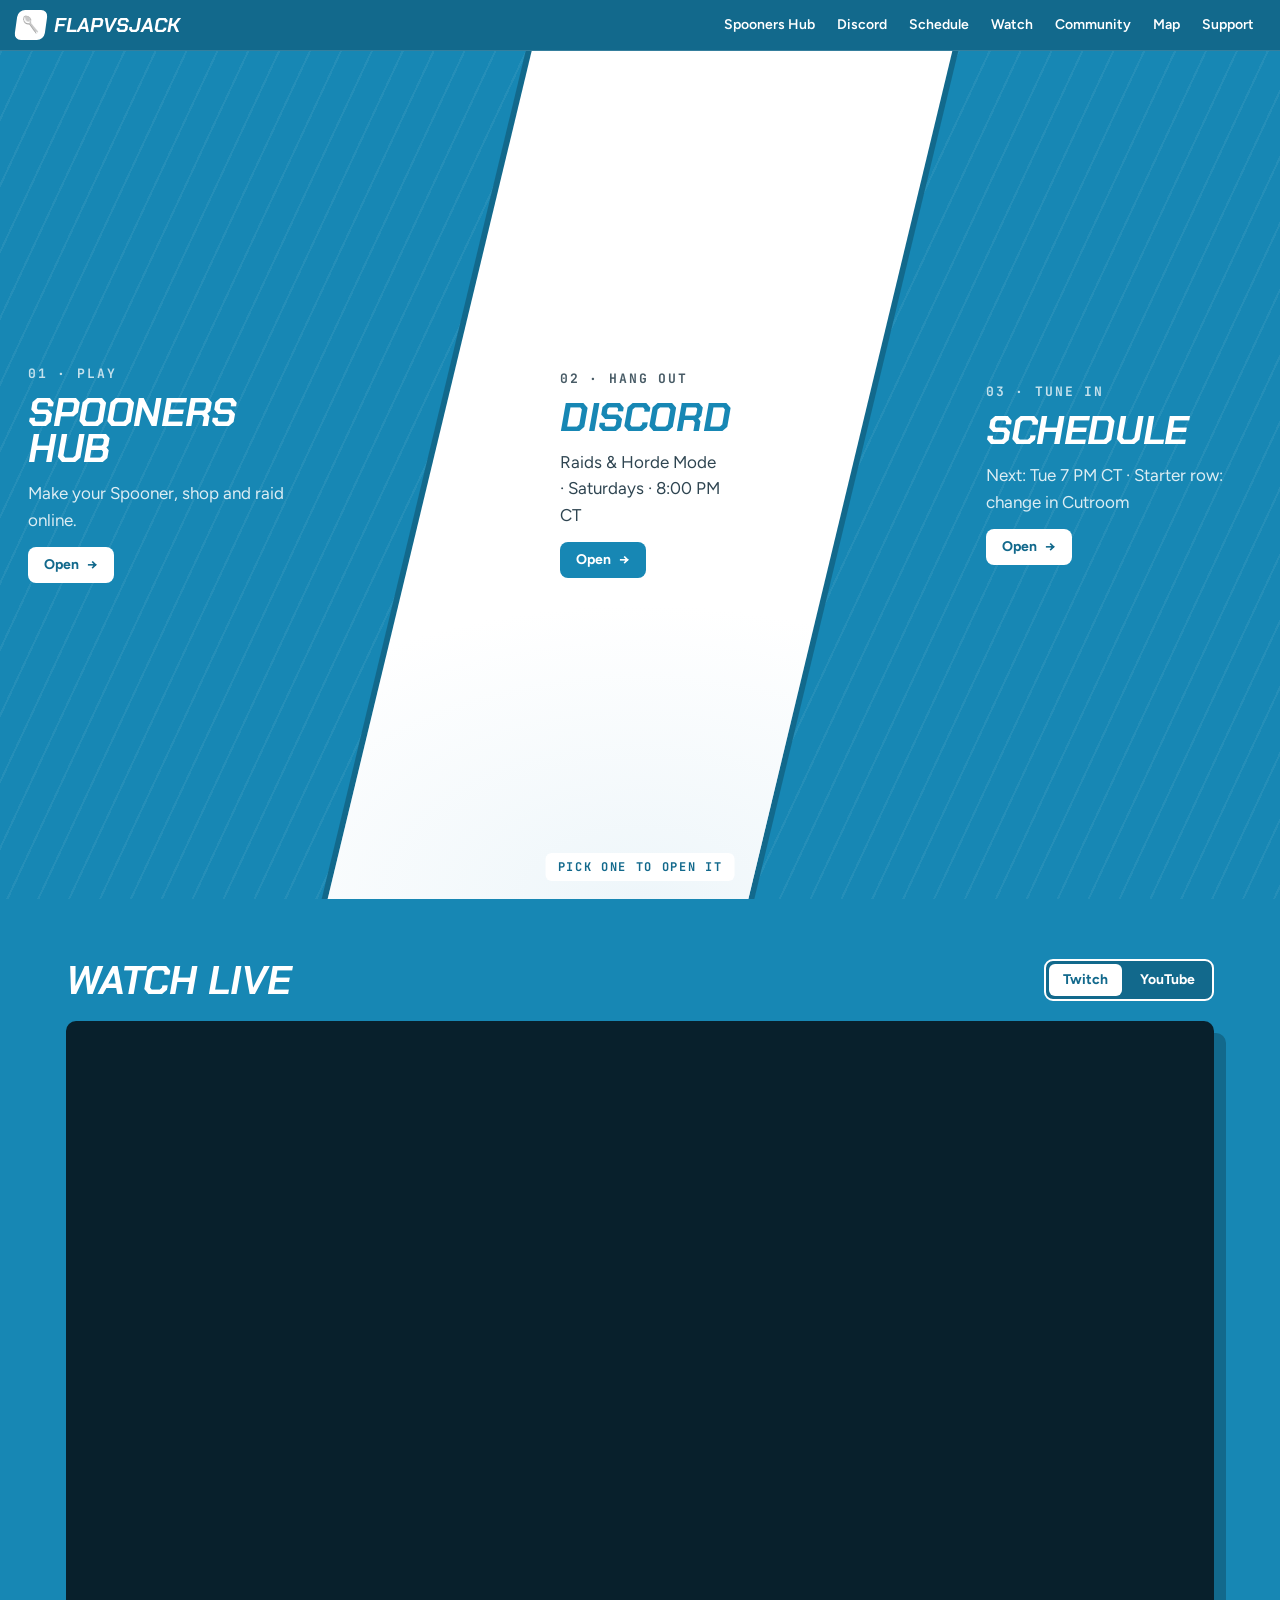
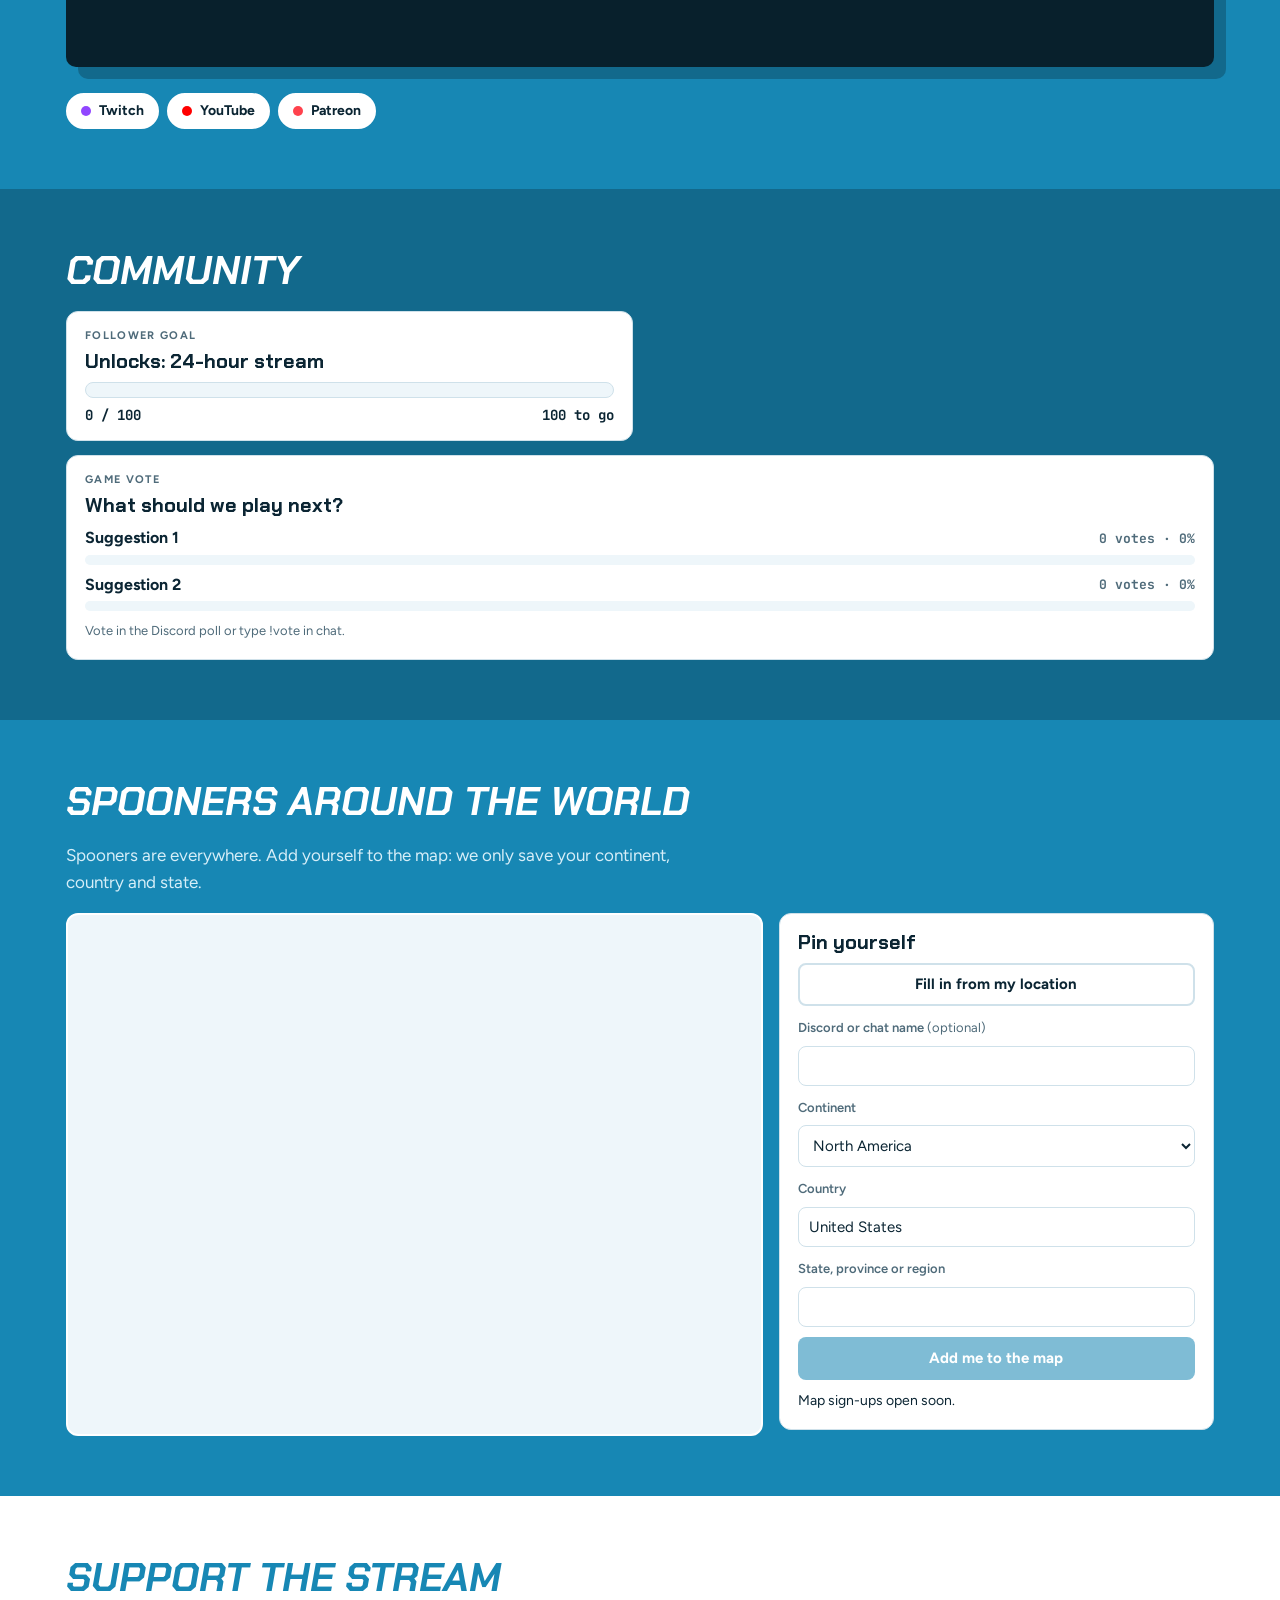
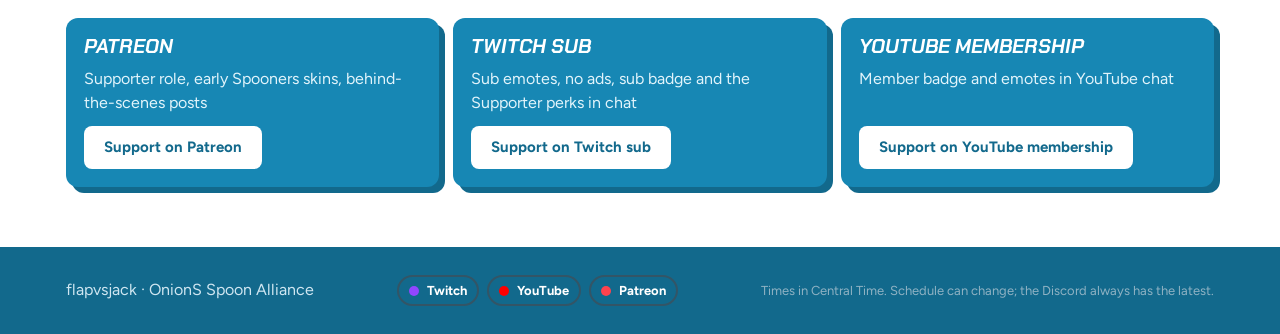
==== index.html @ f0c1c32d "Spooners website" ====
<!doctype html>
<html lang="en">
<head>
<meta charset="utf-8">
<meta name="viewport" content="width=device-width,initial-scale=1,viewport-fit=cover">
<title>flapvsjack · OnionS Spoon Alliance</title>
<meta name="description" content="The Spooners hub, Discord raids and the stream schedule of flapvsjack. Live on Twitch and YouTube.">
<meta property="og:title" content="flapvsjack · OnionS Spoon Alliance">
<meta property="og:description" content="Spooners hub, Discord raids and the stream schedule.">
<meta property="og:image" content="assets/raid-card-chad.jpg">
<meta name="theme-color" content="#1787b4">
<link rel="preconnect" href="https://fonts.googleapis.com">
<link rel="preconnect" href="https://fonts.gstatic.com" crossorigin>
<link rel="stylesheet" href="https://fonts.googleapis.com/css2?family=Chakra+Petch:ital,wght@0,600;0,700;1,700&family=Figtree:wght@400;500;600;700&family=JetBrains+Mono:wght@500;700&display=swap">
<link rel="stylesheet" href="style.css">
</head>
<body>
<a class="skip" href="#main">Skip to content</a>

<header class="topbar">
  <div class="topbar-in">
    <a class="brand" href="#top"><span class="brand-mark" aria-hidden="true">🥄</span><span id="brandName">flapvsjack</span></a>
    <nav class="mainnav" aria-label="Sections">
      <a href="#hub" data-open="hub">Spooners Hub</a>
      <a href="#discord" data-open="discord">Discord</a>
      <a href="#schedule" data-open="schedule">Schedule</a>
      <a href="#watch">Watch</a>
      <a href="#community">Community</a>
      <a href="#map">Map</a>
      <a href="#support">Support</a>
    </nav>
    <a class="btn btn-discord" id="topDiscord" href="#" target="_blank" rel="noopener">Join the Discord</a>
  </div>
</header>

<main id="main">
  <!-- THE THREE MAIN ATTRACTIONS: slanted panels; the one you pick opens, the lines slide -->
  <section class="stage3" id="top" aria-label="Spooners Hub, Discord and Schedule">

    <article class="p3 p3-hub" id="hub" data-key="hub">
      <button class="p3-head" type="button" aria-expanded="false" aria-controls="hub-body">
        <span class="p3-kick">01 · Play</span><span class="p3-title">Spooners <br>Hub</span>
        <span class="p3-teaser" id="hubTeaser">Make your Spooner, shop and raid online.</span>
        <span class="p3-cta">Open</span>
      </button>
      <div class="p3-body" id="hub-body">
        <div class="p3-scroll">
          <div class="hubgrid">
            <div class="sp-copy">
              <p class="kicker"><span class="pill" id="spStatus">In development</span></p>
              <h2>Spooners Hub</h2>
              <p class="lead" id="spBlurb"></p>
              <ul class="features" id="spFeatures"></ul>
            </div>
            <div class="creator" aria-label="Character creator preview">
              <span class="label">Character creator · preview</span>
              <div class="stage" id="spStage"></div>
              <div class="creator-ctl">
                <div class="ctl"><span class="label">Colour</span><div class="swatches" id="spColors"></div></div>
                <div class="ctl"><span class="label">Hat</span><div class="chips" id="spHats"></div></div>
                <div class="ctl"><span class="label">Name</span><input id="spName" maxlength="16" placeholder="Your name" autocomplete="off"></div>
              </div>
              <p class="small">A taste of what's coming. Your Spooner already lives on stream: type <code>!color</code>, <code>!hat</code> or <code>!skin</code> in chat.</p>
            </div>
          </div>
          <div class="shop">
            <div class="shop-h"><h3>Spoon shop</h3><span class="pill pill-soft">Coming with the game</span></div>
            <div class="shopgrid" id="shopGrid"></div>
          </div>
        </div>
      </div>
    </article>

    <article class="p3 p3-discord" id="discord" data-key="discord">
      <button class="p3-head" type="button" aria-expanded="false" aria-controls="discord-body">
        <span class="p3-kick">02 · Hang out</span><span class="p3-title">Discord</span>
        <span class="p3-teaser" id="dcTeaser">Raids, Horde Mode and the OnionS Spoon Alliance.</span>
        <span class="p3-cta">Open</span>
      </button>
      <div class="p3-body" id="discord-body">
        <div class="p3-scroll">
          <div class="dc-top">
            <div>
              <p class="kicker light" id="dcServer">OnionS Spoon Alliance</p>
              <h2>Discord</h2>
              <p class="lead light" id="dcLead">Chat between streams, get pinged when we go live, and play the raid with your Spooner.</p>
              <div class="row">
                <a class="btn btn-white" id="dcJoin" href="#" target="_blank" rel="noopener">Join the Discord</a>
                <a class="btn btn-outline-w" href="#map" id="dcMapLink">Pin yourself on the map</a>
              </div>
            </div>
            <div class="dc-live" id="dcLive" hidden></div>
          </div>
          <div class="raid-h"><h3>Raids &amp; Horde Mode</h3><span class="raidwhen" id="raidWhen"></span></div>
          <div class="raidgrid" id="raidModes"></div>
          <p class="raidhow" id="raidHow"></p>
        </div>
      </div>
    </article>

    <article class="p3 p3-sched" id="schedule" data-key="schedule">
      <button class="p3-head" type="button" aria-expanded="false" aria-controls="schedule-body">
        <span class="p3-kick">03 · Tune in</span><span class="p3-title">Schedule</span>
        <span class="p3-teaser" id="schedTeaser">Next stream</span>
        <span class="p3-cta">Open</span>
      </button>
      <div class="p3-body" id="schedule-body">
        <div class="p3-scroll">
          <div class="sched-top">
            <div class="nextcard" id="nextCard"></div>
            <div class="sched-side">
              <h2>Schedule</h2>
              <div class="tabs" role="tablist" aria-label="Schedule views">
                <button role="tab" id="stab-week" aria-selected="true" data-view="week">This week</button>
                <button role="tab" id="stab-games" aria-selected="false" data-view="games">Game lineup</button>
                <button role="tab" id="stab-patreon" aria-selected="false" data-view="patreon">Patreon</button>
              </div>
              <button class="btn btn-a" id="icsBtn" type="button">Add to my calendar</button>
              <p class="small" id="tzNote"></p>
            </div>
          </div>
          <p class="weeknote" id="weekNote" hidden></p>
          <div id="view-week">
            <div class="week" id="week"></div>
            <div class="legend"><span><b class="lg ok"></b>Confirmed</span><span><b class="lg maybe"></b>Maybe</span><span><b class="lg off"></b>Cancelled</span></div>
          </div>
          <div id="view-games" hidden><div class="shelves" id="shelves"></div></div>
          <div id="view-patreon" hidden><div id="patreonView"></div></div>
        </div>
      </div>
    </article>

    <div class="p3-hint" id="p3Hint" aria-hidden="true">Pick one to open it</div>
  </section>

  <!-- BELOW THE FOLD -->
  <section class="band" id="watch">
    <div class="in">
      <div class="sec-h"><h2>Watch live</h2>
        <div class="tabs" role="tablist" aria-label="Platform">
          <button role="tab" id="tab-tw" aria-selected="true" data-player="twitch">Twitch</button>
          <button role="tab" id="tab-yt" aria-selected="false" data-player="youtube">YouTube</button>
        </div>
      </div>
      <div class="player" id="player"></div>
      <div class="linkrow" id="heroLinks"></div>
    </div>
  </section>

  <section class="band band-b" id="community">
    <div class="in">
      <div class="sec-h"><h2>Community</h2></div>
      <div class="commgrid">
        <div class="card" id="goalCard"></div>
        <div class="card" id="shoutCard"></div>
        <div class="card span2" id="voteCard"></div>
      </div>
      <div id="clipsWrap">
        <h3 class="h3">Clips &amp; VODs</h3>
        <div class="clips" id="clips"></div>
      </div>
    </div>
  </section>

  <section class="band" id="map">
    <div class="in">
      <div class="sec-h"><h2>Spooners around the world</h2></div>
      <p class="lead" id="mapBlurb"></p>
      <div class="mapgrid">
        <div class="mapframe" id="mapFrame"></div>
        <form class="card pinform" id="pinForm" novalidate>
          <h3>Pin yourself</h3>
          <button class="btn btn-ghost" type="button" id="pinLocate">Fill in from my location</button>
          <label for="pinName">Discord or chat name <span class="opt">(optional)</span></label>
          <input id="pinName" maxlength="40" autocomplete="nickname">
          <label for="pinContinent">Continent</label>
          <select id="pinContinent" required></select>
          <label for="pinCountry">Country</label>
          <input id="pinCountry" list="countryList" required autocomplete="country-name">
          <datalist id="countryList"></datalist>
          <label for="pinState">State, province or region</label>
          <input id="pinState" autocomplete="address-level1">
          <button class="btn btn-a" type="submit" id="pinSubmit">Add me to the map</button>
          <p class="formmsg" id="pinMsg" role="status"></p>
        </form>
      </div>
      <div class="tally" id="tally" hidden></div>
    </div>
  </section>

  <section class="band band-a" id="support">
    <div class="in">
      <div class="sec-h"><h2>Support the stream</h2></div>
      <div class="supportgrid" id="supportGrid"></div>
    </div>
  </section>
</main>

<footer class="foot">
  <div class="in foot-in">
    <span id="footName">flapvsjack</span>
    <div class="linkrow small-links" id="footLinks"></div>
    <span class="small">Times in Central Time. Schedule can change; the Discord always has the latest.</span>
  </div>
</footer>

<script src="app.js"></script>
</body>
</html>
---- style.css ----
/* flapvsjack · two-tone site.
   Layout: the top of the page is three slanted panels (Spooners Hub | Discord | Schedule) in
   white / blue / white. Clicking one slides the slanted lines so it opens and the other two
   become thin strips. Below that, full-width bands for watch, community, map and support. */
:root{
  --a:#1787b4;            /* tone A: the blue plate (Cutroom > Webpage can change it) */
  --a-deep:#0f6a8f;
  --b:#ffffff;            /* tone B: the white plate */
  --ink:#0b2533;
  --muted:#4f6b7a;
  --pale:#eef6fa;
  --line:#cfe1ea;
  --navy:#08202c; --navy-2:#0e2f40;
  --neon-p:#ff4fa3; --neon-c:#3ee6ff;   /* lobby neon, used sparingly */
  --ok:#1f9d5c; --maybe:#d9930d; --off:#8aa0ab;
  --discord:#5865f2;
  --display:"Chakra Petch",ui-sans-serif,system-ui,sans-serif;
  --body:"Figtree",ui-sans-serif,system-ui,"Segoe UI",sans-serif;
  --mono:"JetBrains Mono",ui-monospace,Consolas,monospace;
  --r:10px;
  color-scheme:light;
}
*{box-sizing:border-box}
html{scroll-behavior:smooth;scroll-padding-top:64px}
@media (prefers-reduced-motion:reduce){html{scroll-behavior:auto}*{animation:none!important;transition:none!important}}
body{margin:0;background:var(--b);color:var(--ink);font:16px/1.55 var(--body)}
img{max-width:100%;display:block}
a{color:var(--a-deep)}
[hidden]{display:none!important}
h1,h2,h3{font-family:var(--display);margin:0;line-height:1.05;text-wrap:balance}
h2{font-size:clamp(26px,3.6vw,40px);font-weight:700;font-style:italic;text-transform:uppercase}
h3,.h3{font-size:20px;font-weight:700;font-family:var(--display)}
.h3{margin:28px 0 12px}
code{font-family:var(--mono);font-size:.9em;background:var(--pale);padding:1px 5px;border-radius:4px}
.small{font-size:13px;color:var(--muted);margin:0}
.label{font:700 11px/1 var(--body);text-transform:uppercase;letter-spacing:.12em;color:var(--muted)}
.kicker{font:700 13px/1 var(--display);text-transform:uppercase;letter-spacing:.16em;color:var(--a);margin:0 0 10px}
.kicker.light{color:#bfe9fb}
.lead{font-size:17px;max-width:60ch;color:var(--muted);margin:10px 0 18px}
.lead.light{color:#e2f4fb}
.row{display:flex;gap:10px;flex-wrap:wrap;align-items:center}
.skip{position:absolute;left:-999px;top:8px;background:var(--ink);color:#fff;padding:8px 12px;z-index:100}
.skip:focus{left:8px}
:focus-visible{outline:3px solid var(--neon-p);outline-offset:2px}
.in{max-width:1180px;margin:0 auto;padding-left:max(16px,env(safe-area-inset-left,0px));padding-right:max(16px,env(safe-area-inset-right,0px))}

.btn{display:inline-flex;align-items:center;justify-content:center;gap:8px;font:700 15px/1 var(--body);padding:12px 18px;border-radius:8px;border:2px solid transparent;
  text-decoration:none;cursor:pointer;white-space:nowrap;transition:transform .12s ease,box-shadow .12s ease}
.btn:hover{transform:translateY(-1px);box-shadow:0 4px 0 rgba(11,37,51,.18)}
.btn-a{background:var(--a);color:#fff}
.btn-discord{background:var(--discord);color:#fff}
.btn-ghost{background:transparent;border-color:var(--line);color:var(--ink)}
.btn-white{background:#fff;color:var(--a-deep)}
.btn-outline-w{background:transparent;border-color:rgba(255,255,255,.7);color:#fff}
.btn-patreon{background:#ff424d;color:#fff}
.btn[disabled]{opacity:.55;cursor:default;transform:none;box-shadow:none}
.pill{display:inline-block;background:var(--neon-p);color:#fff;padding:6px 10px;border-radius:999px;letter-spacing:.1em;font:700 11px/1 var(--body);text-transform:uppercase}
.pill-soft{background:var(--pale);color:var(--a-deep)}

/* top bar */
.topbar{position:sticky;top:env(safe-area-inset-top,0px);z-index:40;background:rgba(255,255,255,.96);backdrop-filter:blur(8px);border-bottom:1px solid var(--line)}
body::before{content:"";position:fixed;inset:0 0 auto;height:env(safe-area-inset-top,0px);z-index:41;background:#fff}
.topbar-in{display:flex;align-items:center;gap:18px;padding-block:9px;padding-left:max(16px,env(safe-area-inset-left,0px));padding-right:max(16px,env(safe-area-inset-right,0px))}
.brand{display:flex;align-items:center;gap:8px;font:700 italic 20px/1 var(--display);color:var(--ink);text-decoration:none;text-transform:uppercase}
.brand-mark{display:inline-grid;place-items:center;width:30px;height:30px;border-radius:7px;background:var(--a);font-size:16px;font-style:normal;transform:skewX(-8deg)}
.mainnav{display:flex;gap:2px;margin-left:auto;overflow-x:auto;scrollbar-width:none}
.mainnav::-webkit-scrollbar{display:none}
.mainnav a{font:600 14px/1 var(--body);color:var(--ink);text-decoration:none;padding:9px 10px;border-radius:6px;white-space:nowrap}
.mainnav a:hover,.mainnav a.on{background:var(--pale)}
.topbar .btn{padding:9px 14px;font-size:14px}
@media (max-width:1000px){.mainnav{display:none}.topbar .btn{margin-left:auto}}

/* ===== the three panels ===== */
.stage3{position:relative;height:clamp(620px,calc(100vh - 52px),920px);overflow:hidden;background:var(--ink)}
.p3{position:absolute;inset:0;clip-path:var(--clip,none);will-change:clip-path}
.p3-hub,.p3-sched{background:var(--b);color:var(--ink)}
.p3-discord{background:var(--a);color:#fff}
.p3-discord::before{content:"";position:absolute;inset:0;background:repeating-linear-gradient(115deg,rgba(255,255,255,.07) 0 2px,transparent 2px 28px);pointer-events:none}
.p3-hub::before{content:"";position:absolute;inset:0;background:radial-gradient(600px 400px at 10% 100%,var(--pale),transparent 70%);pointer-events:none}
.p3-sched::before{content:"";position:absolute;inset:0;background:radial-gradient(600px 400px at 100% 0,var(--pale),transparent 70%);pointer-events:none}
/* the region of a panel between its two slanted lines (JS sets --x / --w) */
.p3-head,.p3-body{position:absolute;top:0;bottom:0;left:var(--x,0);width:var(--w,33%)}
.stage3.has-open .p3:not(.open) .p3-head{left:var(--hx,0);width:var(--hw,33%)}
.p3-head{container-type:inline-size}
.p3-head{display:flex;flex-direction:column;justify-content:center;align-items:flex-start;gap:14px;padding:32px 28px;
  background:none;border:0;color:inherit;font:inherit;text-align:left;cursor:pointer}
.p3-kick{font:700 13px/1 var(--mono);letter-spacing:.14em;text-transform:uppercase;opacity:.75}
.p3-title{font:700 italic clamp(40px,15cqi,92px)/.9 var(--display);text-transform:uppercase;letter-spacing:-.01em}
.p3-hub .p3-title{color:var(--ink)}
.p3-sched .p3-title{color:var(--ink)}
.p3-teaser{font-size:17px;max-width:24ch;opacity:.85}
.p3-cta{font:700 14px/1 var(--body);padding:11px 16px;border-radius:8px;background:var(--a);color:#fff;display:inline-flex;gap:8px;align-items:center}
.p3-cta::after{content:"→";transition:transform .2s}
.p3-head:hover .p3-cta::after{transform:translateX(4px)}
.p3-discord .p3-cta{background:#fff;color:var(--a-deep)}
.p3-body{opacity:0;visibility:hidden;transition:opacity .25s ease}
.p3-scroll{position:absolute;inset:0;overflow-y:auto;padding:32px 8px 40px;container-type:inline-size;scrollbar-width:thin}
/* states */
.stage3.has-open .p3:not(.open) .p3-head{align-items:center;justify-content:center;padding:16px 6px}
.stage3.has-open .p3:not(.open) .p3-title{writing-mode:vertical-rl;transform:rotate(180deg);font-size:30px;line-height:1}
.stage3.has-open .p3:not(.open) .p3-title br{display:none}
.stage3.has-open .p3:not(.open) .p3-kick,.stage3.has-open .p3:not(.open) .p3-teaser,.stage3.has-open .p3:not(.open) .p3-cta{display:none}
.p3.open .p3-head{visibility:hidden}
.p3.open .p3-body{opacity:1;visibility:visible;transition-delay:.18s}
.p3-hint{position:absolute;left:50%;bottom:18px;transform:translateX(-50%);font:700 12px/1 var(--mono);letter-spacing:.14em;text-transform:uppercase;
  background:var(--ink);color:#fff;padding:8px 12px;border-radius:6px;pointer-events:none;transition:opacity .2s}
.stage3.has-open .p3-hint{opacity:0}
.p3-close{position:sticky;top:0;float:right;z-index:3;font:700 13px/1 var(--body);padding:8px 12px;border-radius:7px;border:1px solid currentColor;background:transparent;color:inherit;cursor:pointer;opacity:.8}
.p3-close:hover{opacity:1}

/* phones / narrow: stacked bands with slanted tops, tap a band to open it */
@media (max-width:859px){
  .stage3{height:auto;background:var(--b)}
  .p3{position:relative;clip-path:polygon(0 18px,100% 0,100% 100%,0 100%);margin-top:-18px}
  .p3:first-child{clip-path:none;margin-top:0}
  .p3-head,.p3-body{position:relative;left:auto;width:auto;top:auto;bottom:auto}
  .p3-head{padding:34px max(16px,env(safe-area-inset-right,0px)) 30px max(16px,env(safe-area-inset-left,0px));width:100%}
  .p3-title{font-size:48px}
  .p3-title br{display:none}
  .stage3.has-open .p3:not(.open) .p3-head{align-items:flex-start;padding:30px max(16px,env(safe-area-inset-right,0px)) 26px max(16px,env(safe-area-inset-left,0px))}
  .stage3.has-open .p3:not(.open) .p3-title{writing-mode:horizontal-tb;transform:none;font-size:34px}
  .stage3.has-open .p3:not(.open) .p3-kick{display:block}
  .p3-body{display:none}
  .p3.open .p3-head{visibility:visible;padding-bottom:8px}
  .p3.open .p3-head .p3-cta,.p3.open .p3-head .p3-teaser{display:none}
  .p3.open .p3-body{display:block;opacity:1;visibility:visible}
  .p3-scroll{position:relative;inset:auto;overflow:visible;padding:0 max(16px,env(safe-area-inset-right,0px)) 44px max(16px,env(safe-area-inset-left,0px))}
  .p3-hint{display:none}
  .p3-close{display:none}
}

/* ----- hub panel content ----- */
.hubgrid{display:grid;grid-template-columns:minmax(0,1fr) minmax(0,1fr);gap:28px;align-items:start}
@container (max-width:720px){.hubgrid{grid-template-columns:1fr}}
.features{list-style:none;padding:0;margin:0;display:grid;gap:12px}
.features li{display:grid;grid-template-columns:34px 1fr;gap:12px;align-items:start}
.features .fi{width:34px;height:34px;border-radius:8px;background:var(--a);color:#fff;display:grid;place-items:center;font:700 14px/1 var(--mono);transform:skewX(-8deg)}
.features b{display:block}
.features span{color:var(--muted);font-size:15px}
.creator{background:var(--ink);border-radius:16px;padding:18px;color:#fff;display:flex;flex-direction:column;gap:12px;box-shadow:10px 10px 0 var(--a)}
.creator .label{color:#9cc0d1}
.stage{height:210px;border-radius:10px;background:linear-gradient(180deg,#123447 0,#0a2230 72%,#1787b4 72.4%,#0f6a8f 100%);display:grid;place-items:end center;padding-bottom:18px;overflow:hidden}
.stage svg{width:140px;height:160px;animation:bob 2.4s ease-in-out infinite}
@keyframes bob{50%{transform:translateY(-6px)}}
.creator-ctl{display:grid;gap:10px}
.ctl{display:flex;align-items:center;gap:10px;flex-wrap:wrap}
.ctl .label{width:56px}
.swatches,.chips{display:flex;gap:6px;flex-wrap:wrap}
.swatches button{width:28px;height:28px;border-radius:50%;border:3px solid transparent;cursor:pointer}
.swatches button[aria-pressed="true"]{border-color:#fff}
.chips button{font:600 13px/1 var(--body);padding:7px 10px;border-radius:6px;border:1px solid #2a5a72;background:transparent;color:#cfe6f1;cursor:pointer}
.chips button[aria-pressed="true"]{background:var(--a);border-color:var(--a);color:#fff}
.creator input{font:15px var(--body);padding:8px 10px;border-radius:6px;border:1px solid #2a5a72;background:#0e2f40;color:#fff;min-width:0;flex:1}
.creator .small{color:#9cc0d1}
.creator code{background:#0e2f40;color:#cfe6f1}
.shop{margin-top:30px}
.shop-h{display:flex;align-items:center;gap:12px;flex-wrap:wrap;margin-bottom:12px}
.shopgrid{display:grid;grid-template-columns:repeat(4,minmax(0,1fr));gap:10px}
@container (max-width:720px){.shopgrid{grid-template-columns:repeat(2,minmax(0,1fr))}}
.item{border:1px dashed var(--line);border-radius:10px;padding:12px;display:flex;flex-direction:column;gap:6px;background:#fff}
.item .ico{height:56px;border-radius:8px;background:var(--pale);display:grid;place-items:center;font-size:26px}
.item b{font-size:14px}
.item span{font:700 12px/1 var(--mono);color:var(--a-deep)}

/* ----- discord panel content ----- */
.dc-top{display:grid;grid-template-columns:minmax(0,1.2fr) minmax(0,1fr);gap:24px;align-items:start}
@container (max-width:720px){.dc-top{grid-template-columns:1fr}}
.p3-discord h2{color:#fff}
.dc-live{background:rgba(8,32,44,.35);border:1px solid rgba(255,255,255,.25);border-radius:12px;padding:14px 16px;display:flex;flex-direction:column;gap:10px}
.dc-live .online{display:flex;align-items:center;gap:10px;font-weight:700}
.dot{width:10px;height:10px;border-radius:50%;background:#3ad16f;box-shadow:0 0 0 4px rgba(58,209,111,.25)}
.avatars{display:flex;flex-wrap:wrap}
.avatars img{width:30px;height:30px;border-radius:50%;border:2px solid var(--a);margin-left:-8px;background:#0e2f40}
.avatars img:first-child{margin-left:0}
.raid-h{display:flex;justify-content:space-between;align-items:center;gap:12px;flex-wrap:wrap;margin:30px 0 12px}
.raid-h h3{font-size:26px;font-style:italic;text-transform:uppercase}
.raidwhen{font:700 14px/1.2 var(--mono);background:var(--navy);color:var(--neon-c);padding:9px 12px;border-radius:7px}
.raidgrid{display:grid;grid-template-columns:repeat(4,minmax(0,1fr));gap:12px}
@container (max-width:880px){.raidgrid{grid-template-columns:repeat(2,minmax(0,1fr))}}
@container (max-width:420px){.raidgrid{grid-template-columns:1fr}}
.raid{background:var(--navy);border-radius:12px;overflow:hidden;display:flex;flex-direction:column;border:2px solid transparent;min-width:0;transition:transform .15s ease,border-color .15s ease}
.raid:hover{transform:translateY(-3px);border-color:var(--neon-p)}
.raid img{aspect-ratio:2/1;object-fit:cover;width:100%}
.raid .rb{padding:10px 12px 14px;display:flex;flex-direction:column;gap:6px}
.raid h4{margin:0;font:700 italic 17px/1 var(--display);text-transform:uppercase;color:#fff;text-shadow:2px 2px 0 var(--neon-p)}
.raid p{margin:0;font-size:13.5px;color:#a9cad9}
.raidhow{margin:16px 0 0;background:rgba(8,32,44,.35);border-radius:10px;padding:12px 14px;color:#e2f4fb;max-width:80ch}

/* ----- schedule panel content ----- */
.sched-top{display:grid;grid-template-columns:minmax(0,1fr) minmax(0,1fr);gap:24px;align-items:stretch;margin-bottom:18px}
@container (max-width:720px){.sched-top{grid-template-columns:1fr}}
.sched-side{display:flex;flex-direction:column;gap:12px;align-items:flex-start;justify-content:center}
.nextcard{background:var(--ink);color:#fff;border-radius:14px;padding:20px;display:flex;flex-direction:column;gap:12px;min-width:0;box-shadow:10px 10px 0 var(--a)}
.onair{align-self:flex-start;font:700 12px/1 var(--mono);letter-spacing:.14em;padding:7px 10px;border-radius:5px;background:var(--a);color:#fff}
.onair.live{background:#e5302a;animation:pulse 1.6s ease-in-out infinite}
@keyframes pulse{50%{opacity:.7}}
.next-game{font:700 italic clamp(24px,3vw,34px)/1.05 var(--display);text-transform:uppercase;overflow-wrap:anywhere}
.next-meta{color:#9cc0d1;font-size:14px}
.countdown{display:flex;gap:8px}
.countdown div{flex:1;background:var(--navy-2);border-radius:8px;padding:10px 4px;text-align:center}
.countdown b{display:block;font:700 26px/1 var(--mono);font-variant-numeric:tabular-nums;color:var(--neon-c)}
.countdown span{font:600 10px/1 var(--body);text-transform:uppercase;letter-spacing:.1em;color:#9cc0d1}
.tabs{display:flex;gap:4px;background:#fff;border:2px solid var(--ink);border-radius:9px;padding:3px;flex-wrap:wrap}
.tabs button{font:700 14px/1 var(--body);border:0;background:transparent;color:var(--ink);padding:9px 14px;border-radius:6px;cursor:pointer}
.tabs button[aria-selected="true"]{background:var(--a);color:#fff}
.weeknote{border-left:4px solid var(--a);background:var(--pale);padding:10px 14px;border-radius:0 8px 8px 0;margin:0 0 14px;font-weight:600}
.week{display:grid;grid-template-columns:repeat(7,minmax(0,1fr));gap:8px}
@container (max-width:900px){.week{grid-template-columns:repeat(4,minmax(0,1fr))}}
@container (max-width:560px){.week{grid-template-columns:repeat(2,minmax(0,1fr))}}
@container (max-width:360px){.week{grid-template-columns:1fr}}
.day{background:#fff;border:1px solid var(--line);border-radius:var(--r);padding:10px;display:flex;flex-direction:column;gap:8px;min-width:0}
.day.today{border:2px solid var(--a)}
.day-h{display:flex;justify-content:space-between;align-items:baseline;gap:6px}
.day-name{font:700 italic 17px/1 var(--display);text-transform:uppercase}
.day-date{font:500 11px/1 var(--mono);color:var(--muted)}
.today-tag{font:700 10px/1 var(--mono);letter-spacing:.1em;color:#fff;background:var(--a);padding:4px 6px;border-radius:4px}
.offday{color:var(--muted);font-size:14px}
.slot{border-radius:8px;background:var(--pale);padding:9px;display:flex;flex-direction:column;gap:6px;border-left:4px solid var(--ok);min-width:0}
.slot.tentative{border-left-color:var(--maybe)}
.slot.cancelled{border-left-color:var(--off);opacity:.6}
.slot.cancelled .slot-game{text-decoration:line-through}
.slot-time{font:700 12px/1 var(--mono);color:var(--muted);font-variant-numeric:tabular-nums}
.slot-game{font-weight:700;line-height:1.25;overflow-wrap:anywhere}
.slot-notes{font-size:13px;color:var(--muted);overflow-wrap:anywhere}
.tags{display:flex;flex-wrap:wrap;gap:4px}
.tag{font:700 10px/1 var(--body);text-transform:uppercase;letter-spacing:.08em;padding:4px 6px;border-radius:4px;background:#fff;color:var(--muted)}
.tag.tw{color:#7a4fd6}.tag.yt{color:#d4261c}.tag.dc{color:var(--discord)}.tag.st{color:var(--maybe)}
.legend{display:flex;gap:16px;flex-wrap:wrap;font-size:13px;color:var(--muted);margin-top:12px}
.legend span{display:inline-flex;align-items:center;gap:6px}
.lg{width:10px;height:10px;border-radius:2px;display:inline-block}.lg.ok{background:var(--ok)}.lg.maybe{background:var(--maybe)}.lg.off{background:var(--off)}
.shelves{display:grid;grid-template-columns:repeat(4,minmax(0,1fr));gap:12px}
@container (max-width:720px){.shelves{grid-template-columns:repeat(2,minmax(0,1fr))}}
.shelf{display:flex;flex-direction:column;gap:8px;min-width:0}
.shelf-h{display:flex;justify-content:space-between;border-bottom:3px solid var(--a);padding-bottom:6px;font:700 italic 16px/1 var(--display);text-transform:uppercase}
.game{background:#fff;border:1px solid var(--line);border-radius:8px;padding:10px 12px}
.game b{display:block;overflow-wrap:anywhere}
.game span{font-size:13px;color:var(--muted)}
.patreon{display:grid;grid-template-columns:minmax(0,1fr) minmax(0,1.3fr);gap:20px;align-items:start}
@container (max-width:720px){.patreon{grid-template-columns:1fr}}
.patreon-hero{background:var(--ink);color:#fff;border-radius:14px;padding:22px;display:flex;flex-direction:column;gap:14px;align-items:flex-start}
.patreon-hero p{margin:0;color:#c9dde7}
.tiers{display:grid;gap:10px}
.tier{background:#fff;border:1px solid var(--line);border-radius:10px;padding:14px 16px;display:flex;gap:14px;align-items:baseline;justify-content:space-between;flex-wrap:wrap}
.tier b{font:700 italic 18px/1 var(--display);text-transform:uppercase}
.tier .price{font:700 14px/1 var(--mono);color:var(--a-deep)}
.tier p{flex-basis:100%;margin:0;color:var(--muted);font-size:14px}

/* ===== bands below ===== */
.band{padding-block:60px}
.band-b{background:var(--pale)}
.band-a{background:var(--a);color:#fff}
.band-a h2{color:#fff}
.sec-h{display:flex;justify-content:space-between;align-items:flex-end;gap:16px;flex-wrap:wrap;margin-bottom:20px}
.player{position:relative;aspect-ratio:16/9;max-width:100%;background:var(--navy);border-radius:var(--r);overflow:hidden;box-shadow:12px 12px 0 var(--a);margin-bottom:26px}
.player iframe{position:absolute;inset:0;width:100%;height:100%;border:0}
.player .ph{position:absolute;inset:0;display:grid;place-items:center;text-align:center;color:#cfe6f1;padding:24px}
.player .ph p{max-width:46ch;margin:8px auto 16px}
.linkrow{display:flex;flex-wrap:wrap;gap:8px}
.lchip{display:inline-flex;align-items:center;gap:8px;padding:9px 13px;border-radius:999px;font:700 14px/1 var(--body);text-decoration:none;border:2px solid var(--ink);color:var(--ink);background:#fff}
.lchip i{width:10px;height:10px;border-radius:50%;flex:none}
.lchip.discord{background:var(--discord);border-color:var(--discord);color:#fff}
.lchip:hover{background:var(--pale)} .lchip.discord:hover{background:#4752c4}
.commgrid{display:grid;grid-template-columns:repeat(2,minmax(0,1fr));gap:14px}
@media (max-width:760px){.commgrid{grid-template-columns:1fr}}
.card{background:#fff;border:1px solid var(--line);border-radius:12px;padding:18px;display:flex;flex-direction:column;gap:10px;min-width:0}
.span2{grid-column:1/-1}
.bar{height:16px;border-radius:999px;background:var(--pale);overflow:hidden;border:1px solid var(--line)}
.bar i{display:block;height:100%;background:repeating-linear-gradient(115deg,var(--a) 0 14px,var(--a-deep) 14px 28px);border-radius:999px;transition:width .8s ease}
.goalnums{display:flex;justify-content:space-between;font:700 14px/1 var(--mono);font-variant-numeric:tabular-nums}
.bigname{font:700 italic 30px/1 var(--display);text-transform:uppercase;color:var(--a-deep);overflow-wrap:anywhere}
.extra{display:flex;gap:16px;flex-wrap:wrap;font-size:14px;color:var(--muted)}
.extra b{color:var(--ink)}
.vote{display:grid;gap:8px}
.vrow{display:grid;grid-template-columns:minmax(0,1fr) auto;gap:4px 12px;align-items:center}
.vrow .vb{grid-column:1/-1;height:10px;background:var(--pale);border-radius:999px;overflow:hidden}
.vrow .vb i{display:block;height:100%;background:var(--a)}
.vrow.top .vb i{background:var(--neon-p)}
.vrow b{overflow-wrap:anywhere}
.vrow span{font:700 13px/1 var(--mono);color:var(--muted)}
.clips{display:grid;grid-template-columns:repeat(3,minmax(0,1fr));gap:12px}
@media (max-width:760px){.clips{grid-template-columns:1fr}}
.clip{display:flex;flex-direction:column;background:#fff;border:1px solid var(--line);border-radius:10px;overflow:hidden;text-decoration:none;color:var(--ink)}
.clip .thumb{aspect-ratio:16/9;background:var(--navy);display:grid;place-items:center;color:#fff;font:700 italic 20px/1 var(--display);text-transform:uppercase;position:relative}
.clip .thumb.vertical{background:linear-gradient(90deg,var(--navy) 0 36%,var(--a) 36% 64%,var(--navy) 64%)}
.clip .cb{padding:10px 12px 12px;display:flex;flex-direction:column;gap:4px}
.clip b{overflow-wrap:anywhere}
.mapgrid{display:grid;grid-template-columns:minmax(0,1.6fr) minmax(0,1fr);gap:16px;align-items:start}
@media (max-width:860px){.mapgrid{grid-template-columns:1fr}}
.mapframe{position:relative;aspect-ratio:4/3;max-width:100%;border-radius:12px;overflow:hidden;border:2px solid var(--ink);background:var(--pale)}
.mapframe iframe{position:absolute;inset:0;width:100%;height:100%;border:0}
.pinform label{font:600 13px/1.2 var(--body);color:var(--muted);margin-top:4px}
.pinform .opt{font-weight:400}
.pinform input,.pinform select{font:15px var(--body);padding:10px;border:1px solid var(--line);border-radius:8px;background:#fff;color:var(--ink);width:100%;min-width:0}
.formmsg{margin:0;font-size:14px;min-height:1.2em}
.formmsg.ok{color:var(--ok)} .formmsg.bad{color:#c0392b}
.tally{margin-top:18px;display:flex;flex-wrap:wrap;gap:8px}
.tally span{background:var(--pale);border-radius:999px;padding:7px 12px;font-size:14px}
.tally b{font-family:var(--mono)}
.supportgrid{display:grid;grid-template-columns:repeat(auto-fit,minmax(240px,1fr));gap:14px}
.scard{background:#fff;color:var(--ink);border-radius:12px;padding:18px;display:flex;flex-direction:column;gap:10px;align-items:flex-start;box-shadow:6px 6px 0 var(--a-deep)}
.scard h3{font-style:italic;text-transform:uppercase}
.scard p{margin:0;color:var(--muted);flex:1}
.foot{background:var(--ink);color:#cfe6f1;padding-block:28px calc(28px + env(safe-area-inset-bottom,0px))}
.foot-in{display:flex;gap:16px;align-items:center;flex-wrap:wrap;justify-content:space-between}
.foot .small{color:#8fb2c3}
.small-links .lchip{background:transparent;color:#fff;border-color:#335566;padding:7px 10px;font-size:13px}

/* ===== blue leads, white accents =====
   Hub + Schedule panels are blue, Discord is the white plate between them.
   Bands below are blue / deep blue with white cards; Support is the one white band. */
body{background:var(--a)}
.topbar{background:var(--a-deep);border-bottom-color:rgba(255,255,255,.15)}
body::before{background:var(--a-deep)}
.brand,.mainnav a{color:#fff}
.brand-mark{background:#fff}
.mainnav a:hover,.mainnav a.on{background:rgba(255,255,255,.16)}
.stage3{background:var(--a-deep)}
.p3-hub,.p3-sched{background:var(--a);color:#fff}
.p3-hub::before,.p3-sched::before{background:repeating-linear-gradient(115deg,rgba(255,255,255,.06) 0 2px,transparent 2px 28px)}
.p3-discord{background:var(--b);color:var(--ink)}
.p3-discord::before{background:radial-gradient(700px 420px at 50% 100%,var(--pale),transparent 70%)}
.p3-hub .p3-title,.p3-sched .p3-title{color:#fff}
.p3-discord .p3-title{color:var(--a)}
.p3-hub .p3-cta,.p3-sched .p3-cta{background:#fff;color:var(--a-deep)}
.p3-discord .p3-cta{background:var(--a);color:#fff}
.p3-hint{background:#fff;color:var(--a-deep)}
/* text inside the blue panels */
.p3-hub h2,.p3-sched h2,.p3-hub h3,.p3-sched h3{color:#fff}
.p3-hub .lead,.p3-hub .features span,.p3-sched .small{color:#d6eef8}
.p3-hub .features .fi{background:#fff;color:var(--a-deep)}
.p3-hub .creator{box-shadow:10px 10px 0 var(--a-deep)}
.p3-hub .pill-soft{background:rgba(255,255,255,.18);color:#fff}
.p3-hub .item{border-style:solid;border-color:transparent}
.p3-sched .nextcard{box-shadow:10px 10px 0 var(--a-deep)}
.p3-sched .tabs{border-color:#fff;background:var(--a-deep)}
.p3-sched .tabs button{color:#fff}
.p3-sched .tabs button[aria-selected="true"]{background:#fff;color:var(--a-deep)}
.p3-sched .btn-a{background:#fff;color:var(--a-deep)}
.p3-sched .legend{color:#d6eef8}
.p3-sched .weeknote{background:#fff;border-left-color:var(--a-deep)}
.p3-sched .day.today{border-color:#fff;box-shadow:0 0 0 3px var(--a-deep)}
.p3-sched .shelf-h{border-bottom-color:#fff;color:#fff}
.p3-sched .shelf .small{color:#d6eef8}
.p3-close{color:inherit}
/* the white Discord panel */
.p3-discord h2{color:var(--ink)}
.p3-discord .kicker.light{color:var(--a)}
.p3-discord .lead.light{color:var(--muted)}
.p3-discord .btn-white{background:var(--discord);color:#fff}
.p3-discord .btn-outline-w{border-color:var(--a);color:var(--a-deep)}
.p3-discord .raid-h h3{color:var(--ink)}
.p3-discord .raidhow{background:var(--a);color:#fff}
.p3-discord .dc-live{background:var(--a);border-color:var(--a);color:#fff}
.p3-discord .dc-live .small{color:#e2f4fb}
/* bands below */
.band{background:var(--a);color:#fff}
.band h2,.band .h3{color:#fff}
.band .lead{color:#d6eef8}
.band-b{background:var(--a-deep)}
.band-a{background:var(--b);color:var(--ink)}
.band-a h2{color:var(--a)}
.band-a .scard{background:var(--a);color:#fff;box-shadow:6px 6px 0 var(--a-deep)}
.band-a .scard p{color:#e2f4fb}
.band-a .scard .btn-a{background:#fff;color:var(--a-deep)}
.band .tabs{border-color:#fff;background:var(--a-deep)}
.band .tabs button{color:#fff}
.band .tabs button[aria-selected="true"]{background:#fff;color:var(--a-deep)}
.player{box-shadow:12px 12px 0 var(--a-deep)}
.band-b .player{box-shadow:12px 12px 0 var(--a)}
.lchip{border-color:#fff}
.mapframe{border-color:#fff}
.pinform h3{color:var(--ink)}
.card h3{color:var(--ink)}
.foot{background:var(--a-deep)}
@media (max-width:859px){.stage3{background:var(--a)}}
/* white cards keep dark text wherever they sit */
.item,.day,.game,.card,.tier,.weeknote,.pinform,.clip{color:var(--ink)}
.card h3,.tier b,.game b,.item b{color:var(--ink)}
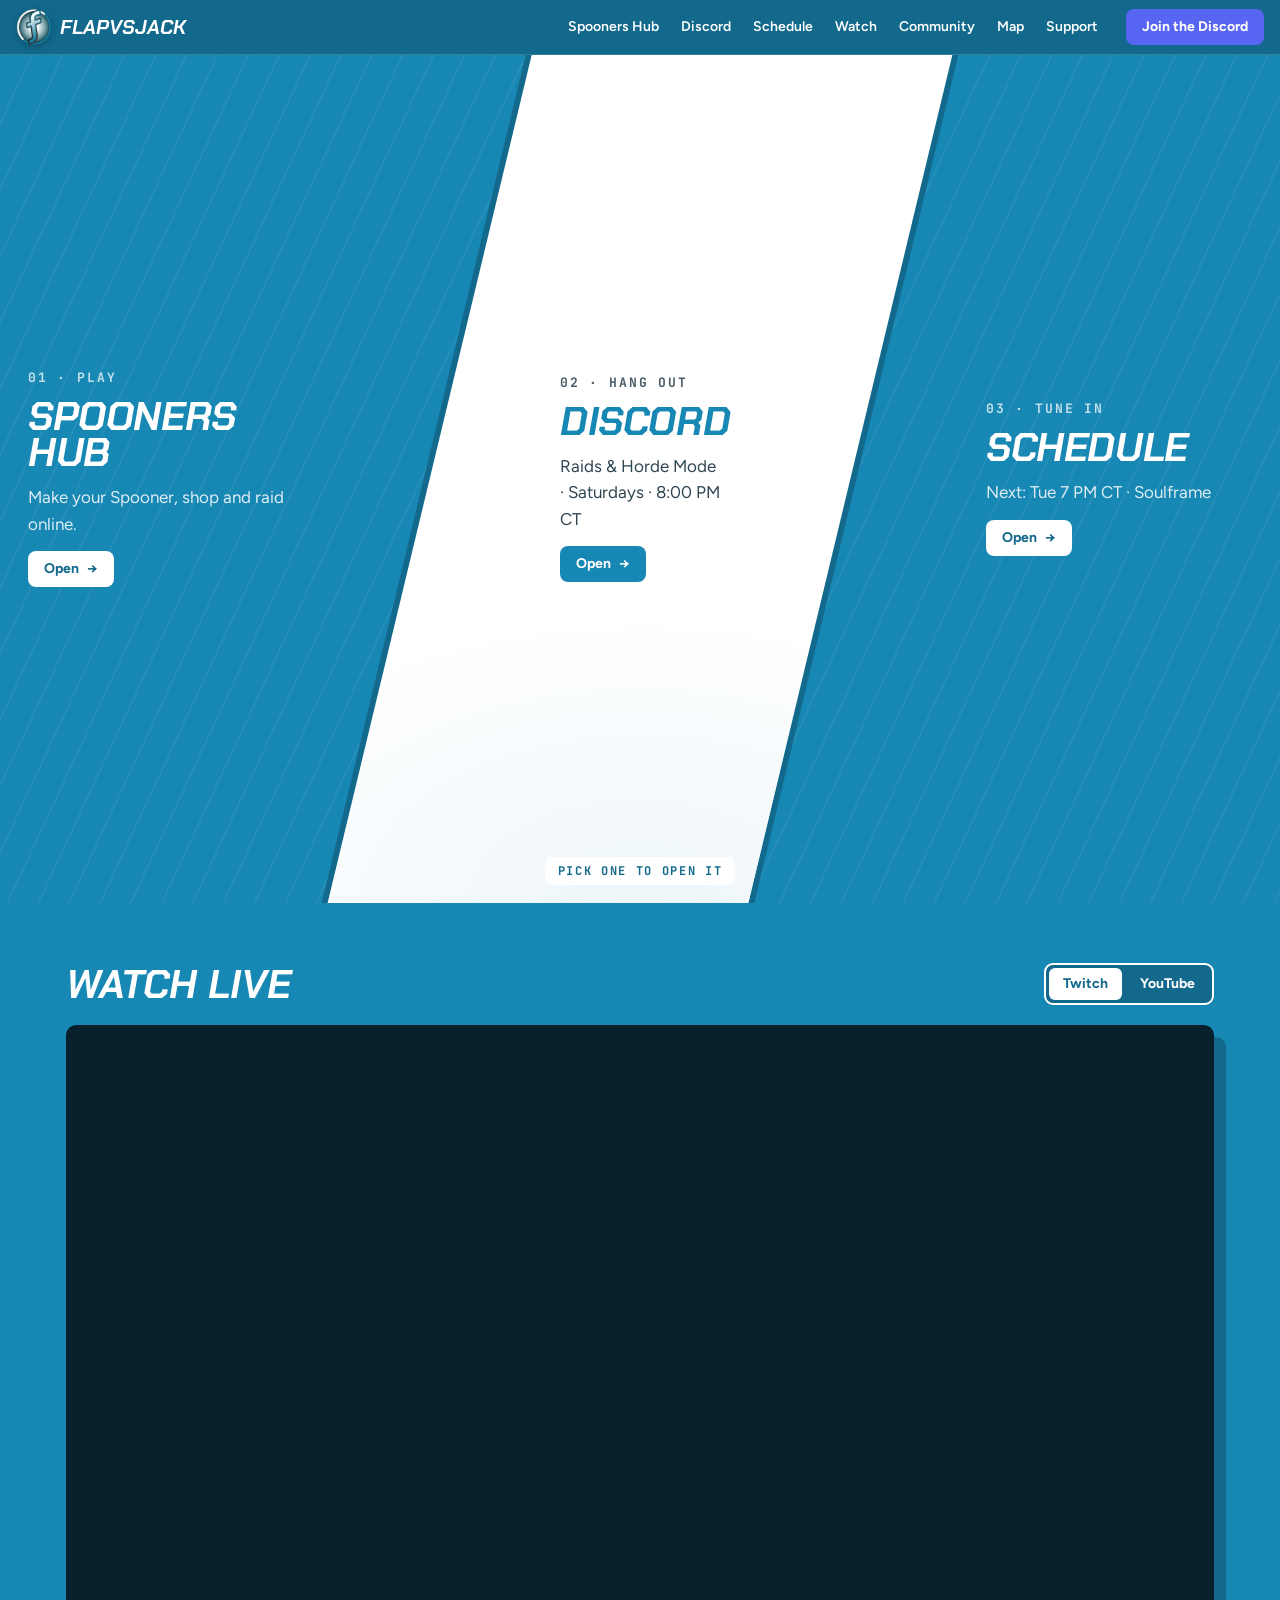
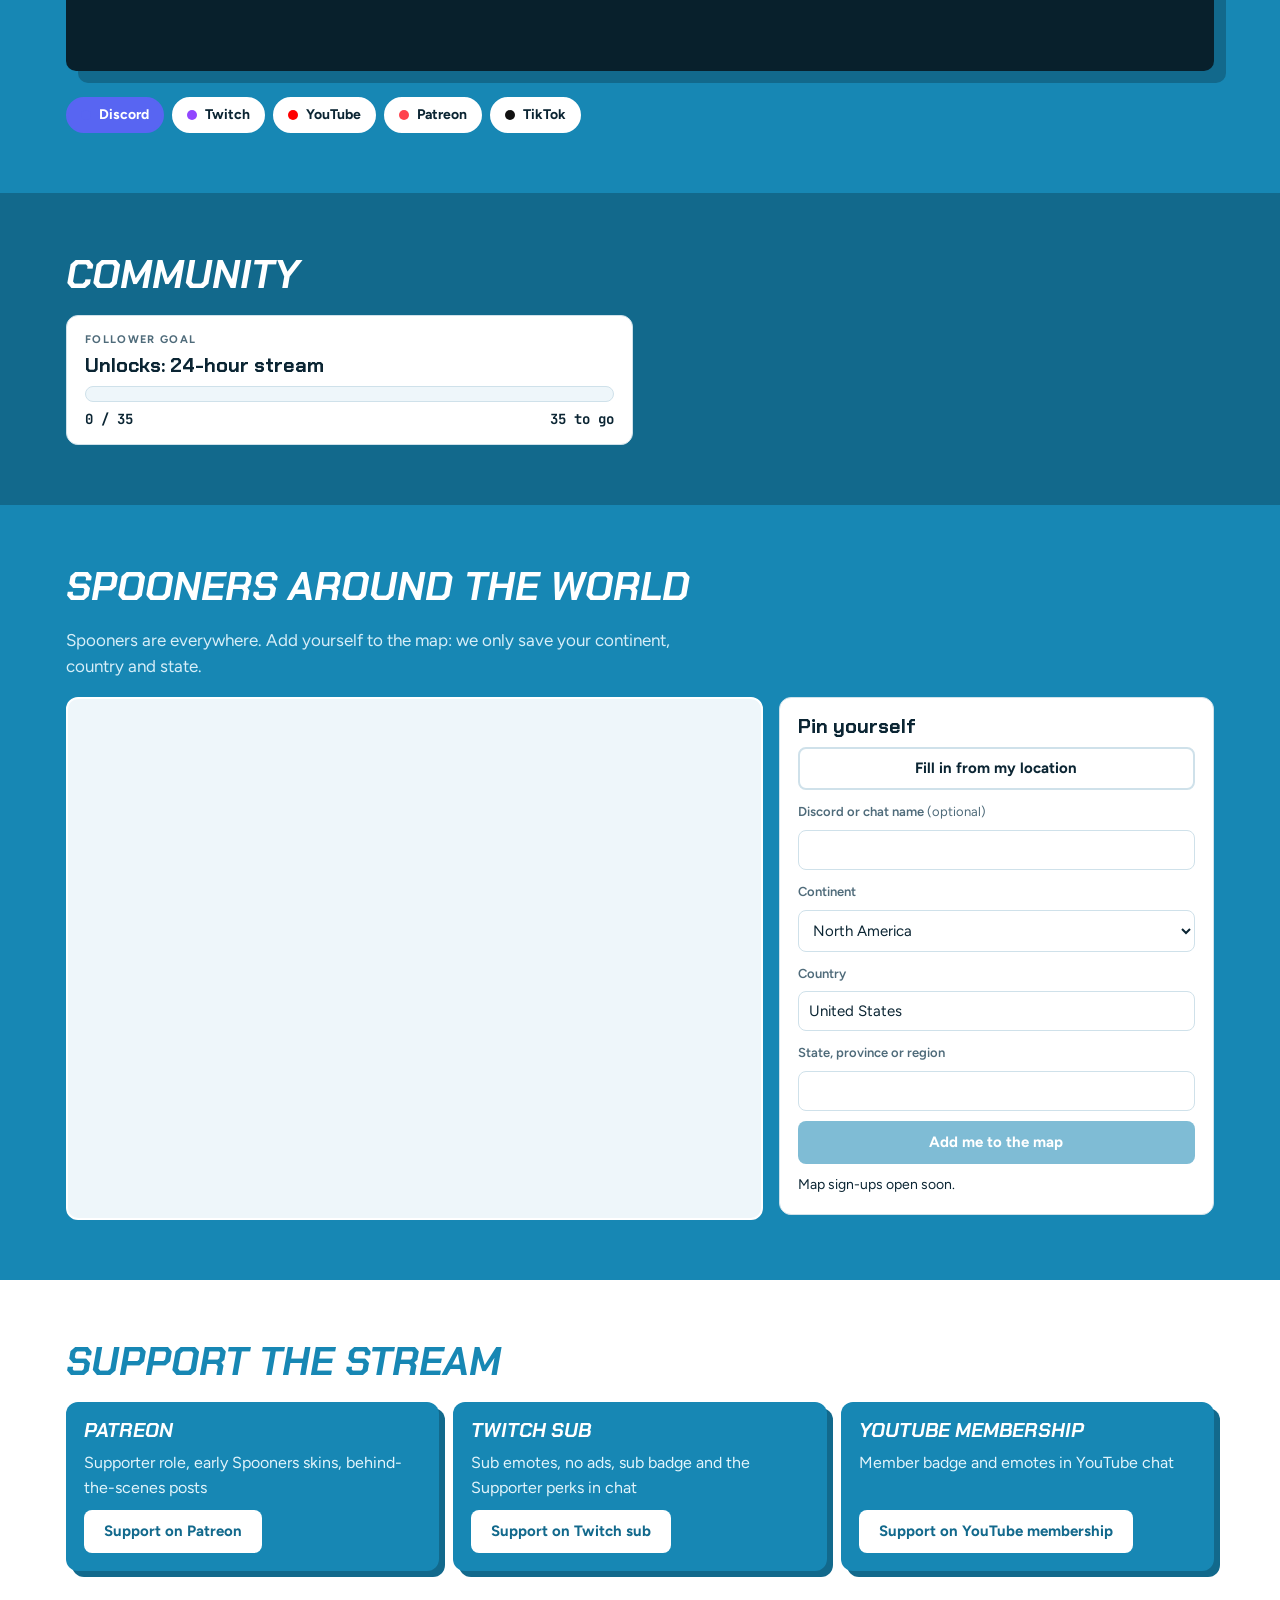
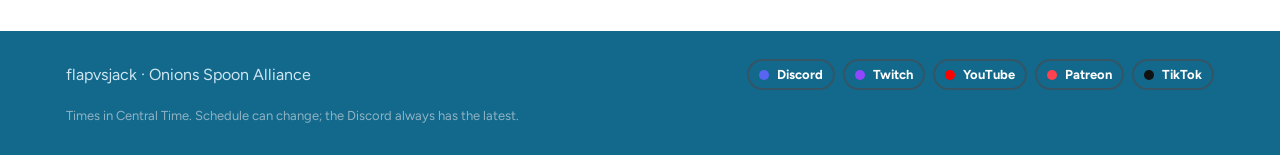
==== commit 430f5846: "Update the website from Cutroom" ====
--- a/index.html
+++ b/index.html
@@ -9,6 +9,8 @@
 <meta property="og:description" content="Spooners hub, Discord raids and the stream schedule.">
 <meta property="og:image" content="assets/raid-card-chad.jpg">
 <meta name="theme-color" content="#1787b4">
+<link rel="icon" type="image/png" href="assets/favicon.png">
+<link rel="apple-touch-icon" href="assets/logo.png">
 <link rel="preconnect" href="https://fonts.googleapis.com">
 <link rel="preconnect" href="https://fonts.gstatic.com" crossorigin>
 <link rel="stylesheet" href="https://fonts.googleapis.com/css2?family=Chakra+Petch:ital,wght@0,600;0,700;1,700&family=Figtree:wght@400;500;600;700&family=JetBrains+Mono:wght@500;700&display=swap">
@@ -19,7 +21,7 @@
 
 <header class="topbar">
   <div class="topbar-in">
-    <a class="brand" href="#top"><span class="brand-mark" aria-hidden="true">🥄</span><span id="brandName">flapvsjack</span></a>
+    <a class="brand" href="#top"><img class="brand-logo" src="assets/logo.png" alt="" width="36" height="36"><span id="brandName">flapvsjack</span></a>
     <nav class="mainnav" aria-label="Sections">
       <a href="#hub" data-open="hub">Spooners Hub</a>
       <a href="#discord" data-open="discord">Discord</a>
@@ -51,6 +53,8 @@
               <h2>Spooners Hub</h2>
               <p class="lead" id="spBlurb"></p>
               <ul class="features" id="spFeatures"></ul>
+              <p class="row"><a class="btn btn-a" href="hub.html">Open the Spooners Hub →</a></p>
+              <p class="small">Sign in to collect your raid coins, shop cosmetics and link your YouTube or Twitch chat name.</p>
             </div>
             <div class="creator" aria-label="Character creator preview">
               <span class="label">Character creator · preview</span>
@@ -121,7 +125,13 @@
           </div>
           <p class="weeknote" id="weekNote" hidden></p>
           <div id="view-week">
-            <div class="week" id="week"></div>
+            <div class="viewtoggle" role="group" aria-label="Show the week as">
+              <button type="button" data-mode="cascade" aria-pressed="true">Windows</button>
+              <button type="button" data-mode="grid" aria-pressed="false">Week grid</button>
+            </div>
+            <div class="cascade" id="cascade"></div>
+            <p class="offdays" id="offDays"></p>
+            <div class="week" id="week" hidden></div>
             <div class="legend"><span><b class="lg ok"></b>Confirmed</span><span><b class="lg maybe"></b>Maybe</span><span><b class="lg off"></b>Cancelled</span></div>
           </div>
           <div id="view-games" hidden><div class="shelves" id="shelves"></div></div>
--- a/style.css
+++ b/style.css
@@ -376,3 +376,68 @@
 /* white cards keep dark text wherever they sit */
 .item,.day,.game,.card,.tier,.weeknote,.pinform,.clip{color:var(--ink)}
 .card h3,.tier b,.game b,.item b{color:var(--ink)}
+
+/* ===== logo ===== */
+.brand-logo{width:36px;height:36px;border-radius:50%;flex:none;filter:drop-shadow(0 2px 3px rgba(0,0,0,.25))}
+
+/* ===== panel motion ===== */
+.stage3{transition:background-color .35s ease}
+.stage3.moving{background:#fff}                       /* the seams flash white while the lines slide */
+.p3-head .p3-title,.p3-head .p3-teaser,.p3-head .p3-kick{transition:transform .45s cubic-bezier(.2,.8,.2,1),opacity .3s ease}
+.stage3:not(.has-open) .p3:hover .p3-title{transform:translateX(10px)}
+.stage3:not(.has-open) .p3:hover .p3-teaser{transform:translateX(6px)}
+.stage3:not(.has-open) .p3:hover .p3-cta{box-shadow:0 0 0 4px rgba(255,255,255,.35)}
+.stage3.has-open .p3:not(.open) .p3-head{animation:stripIn .5s .25s both}
+@keyframes stripIn{from{opacity:0;transform:translateX(18px)}}
+.p3.open.enter .p3-scroll > :not(.p3-close){animation:p3in .65s cubic-bezier(.16,.84,.24,1) both;animation-delay:calc(200ms + var(--i,0) * 70ms)}
+@keyframes p3in{from{opacity:0;transform:translateX(56px)}}
+.p3.open .p3-close{animation:p3in .4s .5s both}
+
+/* ===== schedule: cascading windows ===== */
+.viewtoggle{display:inline-flex;gap:2px;background:var(--a-deep);border:2px solid #fff;border-radius:9px;padding:3px;margin:0 0 14px}
+.viewtoggle button{font:700 13px/1 var(--body);border:0;background:transparent;color:#fff;padding:8px 12px;border-radius:6px;cursor:pointer}
+.viewtoggle button[aria-pressed="true"]{background:#fff;color:var(--a-deep)}
+.cascade{--ox:30px;--n:1;display:flex;flex-direction:column;padding-bottom:6px}
+@container (max-width:620px){.cascade{--ox:12px}}
+@container (max-width:380px){.cascade{--ox:6px}}
+.win{position:relative;z-index:var(--i);margin-left:calc(var(--i) * var(--ox));width:calc(100% - (var(--n) - 1) * var(--ox));max-width:760px;
+  background:#fff;color:var(--ink);border-radius:10px;border:2px solid var(--ink);box-shadow:6px 6px 0 var(--a-deep);overflow:hidden}
+.win + .win{margin-top:-4px}
+.win.front{z-index:60;box-shadow:10px 10px 0 var(--ink)}
+.cascade.play .win{animation:winIn .55s cubic-bezier(.16,.84,.24,1) both;animation-delay:calc(var(--i) * 75ms)}
+@keyframes winIn{from{opacity:0;transform:translate(-26px,-18px) scale(.97)}}
+.win-bar{width:100%;display:grid;grid-template-columns:auto auto minmax(0,1fr) auto auto;align-items:center;gap:10px;padding:9px 12px;border:0;cursor:pointer;
+  background:var(--pale);color:var(--ink);font:inherit;text-align:left;border-left:6px solid var(--ok)}
+.win.tentative .win-bar{border-left-color:var(--maybe)}
+.win.cancelled .win-bar{border-left-color:var(--off)}
+.win.cancelled .win-title{text-decoration:line-through;opacity:.7}
+.win.front .win-bar{background:var(--ink);color:#fff}
+.win-bar:hover{background:#dcedf5}
+.win.front .win-bar:hover{background:var(--ink)}
+.win-dots{display:flex;gap:5px}
+.win-dots i{width:10px;height:10px;border-radius:50%;background:#b9d3df}
+.win.front .win-dots i:nth-child(1){background:var(--neon-p)}
+.win.front .win-dots i:nth-child(2){background:#ffcc33}
+.win.front .win-dots i:nth-child(3){background:var(--neon-c)}
+.win-day{font:700 italic 15px/1 var(--display);text-transform:uppercase;white-space:nowrap}
+.win-title{font-weight:600;font-size:14px;overflow:hidden;text-overflow:ellipsis;white-space:nowrap;min-width:0}
+.win-time{font:700 12px/1 var(--mono);white-space:nowrap;opacity:.85}
+.win-badge{font:700 10px/1 var(--mono);letter-spacing:.1em;padding:4px 6px;border-radius:4px;background:var(--a);color:#fff}
+.win-badge.live{background:#e5302a;animation:pulse 1.6s ease-in-out infinite}
+.win-badge.maybe{background:var(--maybe)} .win-badge.off{background:var(--off)}
+.win-body{display:grid;grid-template-rows:0fr;transition:grid-template-rows .45s cubic-bezier(.2,.8,.2,1)}
+.win.front .win-body{grid-template-rows:1fr}
+.win-in{overflow:hidden;min-height:0;display:flex;flex-direction:column;gap:10px;padding:0 18px 0 22px}
+.win.front .win-in{padding:16px 18px 18px 22px}
+.win-game{font:700 italic clamp(22px,3cqi,32px)/1.05 var(--display);text-transform:uppercase;color:var(--a-deep);overflow-wrap:anywhere}
+.win-notes{margin:0;color:var(--muted)}
+.win-when{margin:0;font:600 13px/1.3 var(--mono);color:var(--muted)}
+.win.front .win-title{opacity:0}
+.offdays{margin:12px 0 0;font-size:13.5px;color:#d6eef8}
+@container (max-width:520px){
+  .win-bar{grid-template-columns:auto minmax(0,1fr) auto;row-gap:6px}
+  .win-dots{display:none}
+  .win-title{grid-column:1/-1;grid-row:2}
+  .win-time{grid-column:2/-1;justify-self:end}
+}
+@media (max-width:859px){.sched-side h2{display:none}}
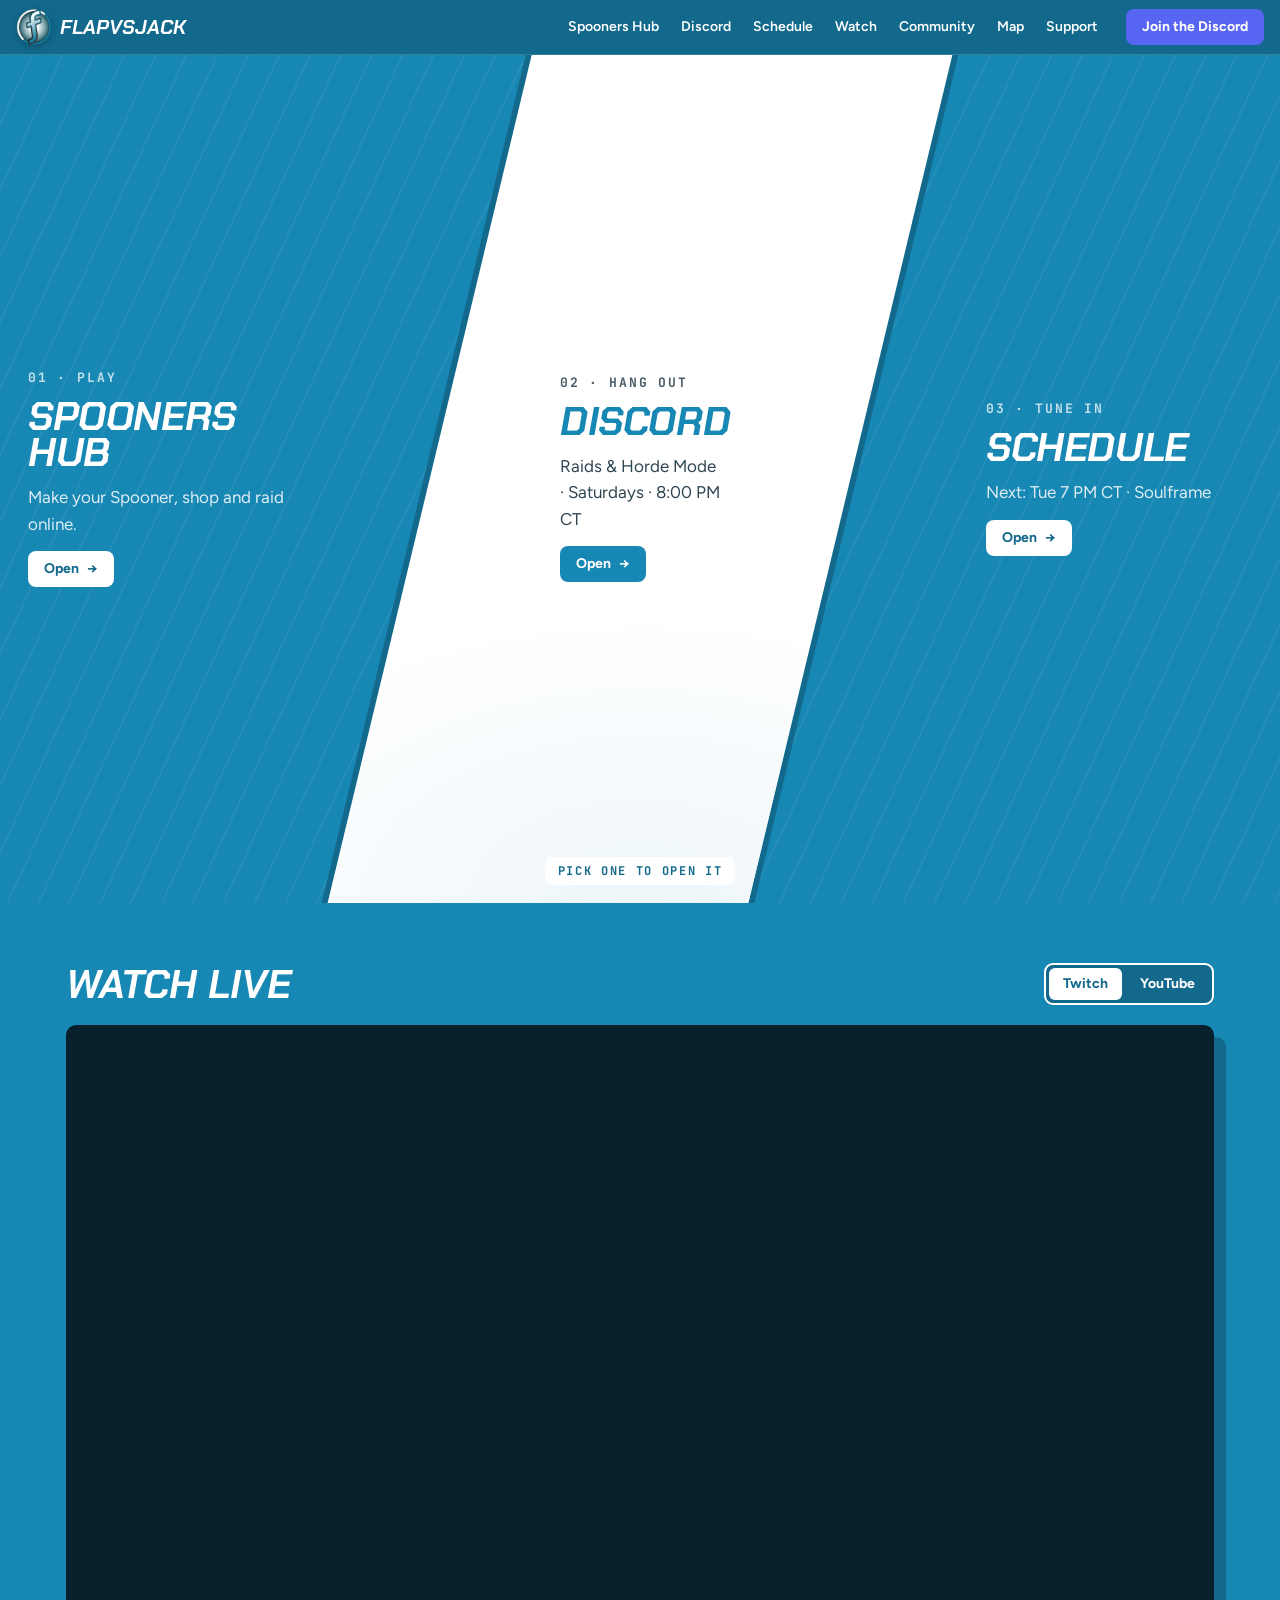
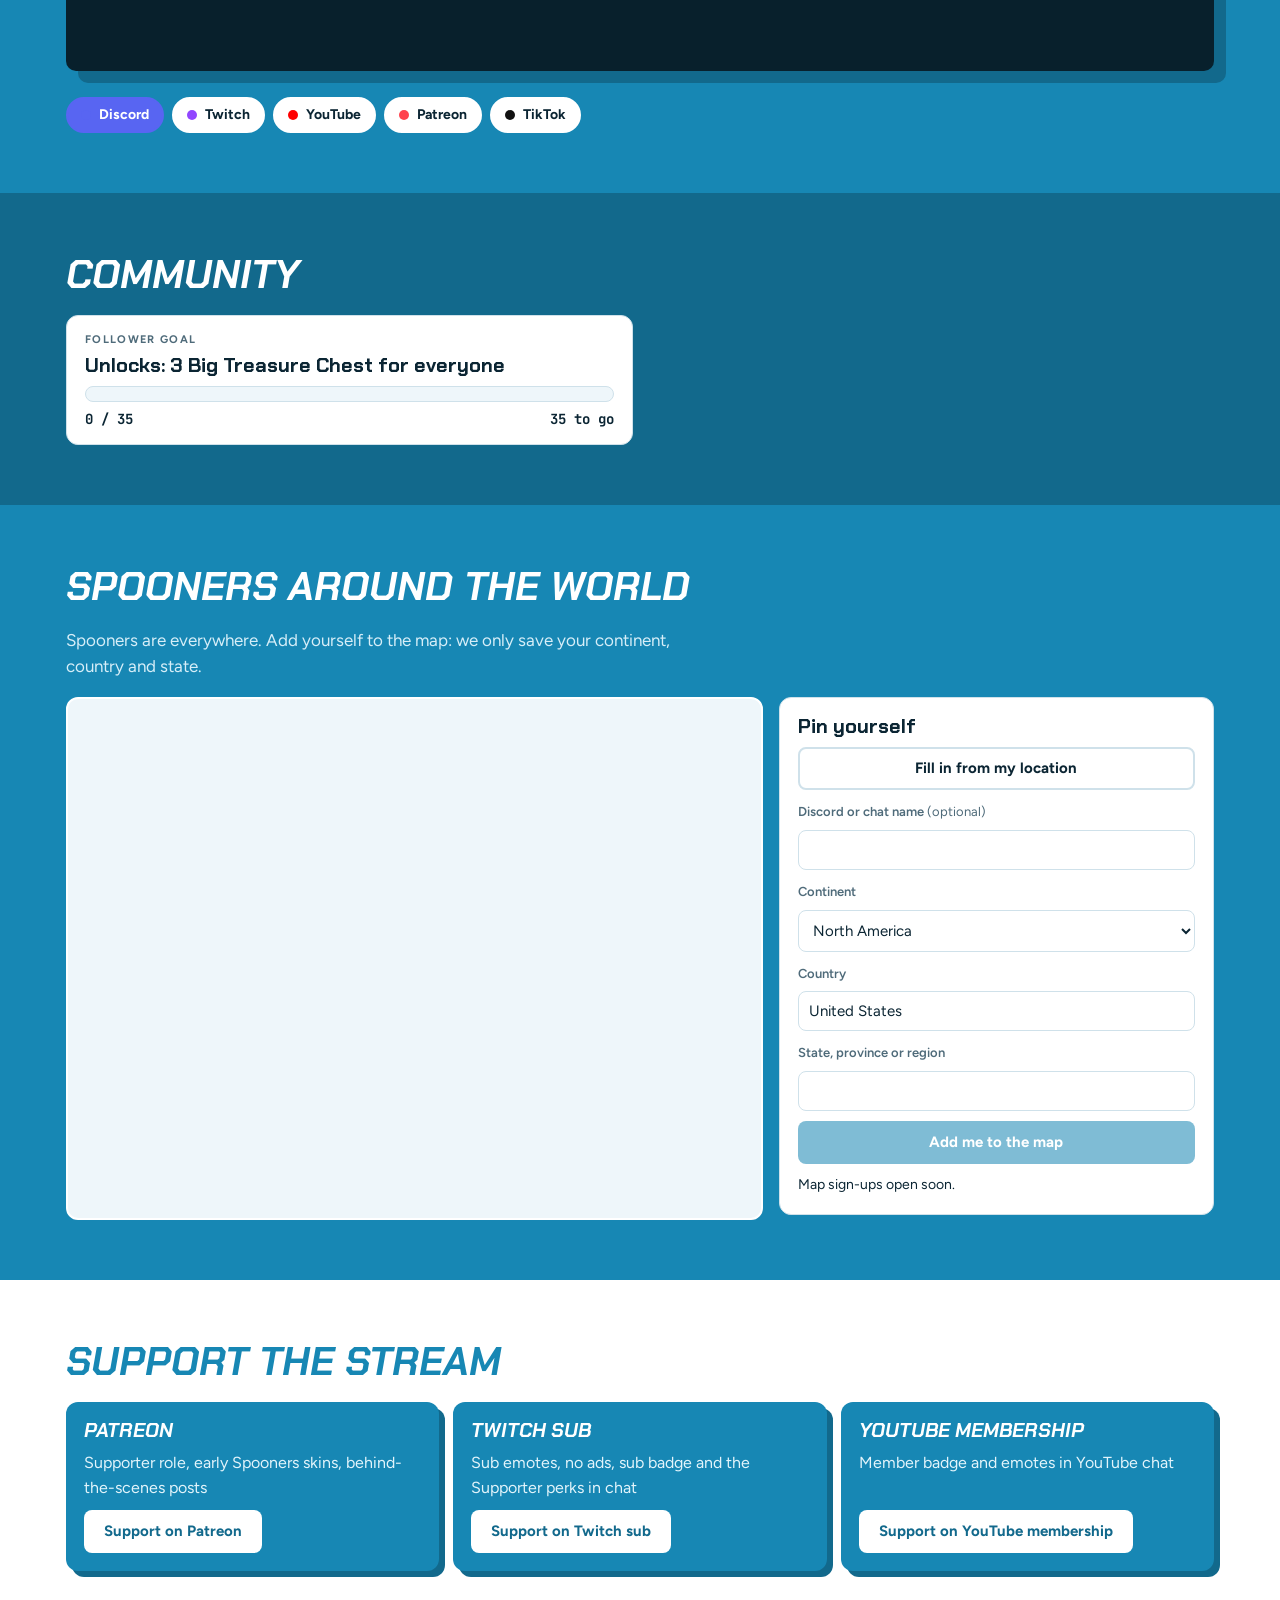
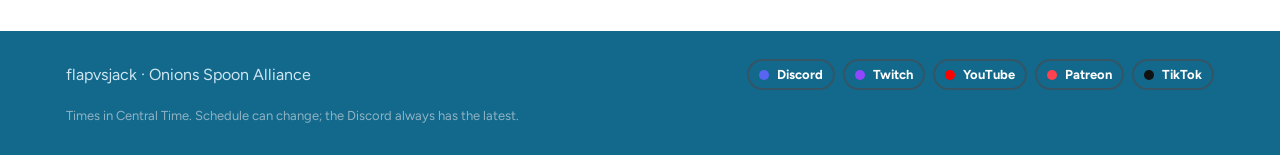
==== commit 9967c587: "Update the website from Cutroom" ====
--- a/index.html
+++ b/index.html
@@ -7,7 +7,10 @@
 <meta name="description" content="The Spooners hub, Discord raids and the stream schedule of flapvsjack. Live on Twitch and YouTube.">
 <meta property="og:title" content="flapvsjack · OnionS Spoon Alliance">
 <meta property="og:description" content="Spooners hub, Discord raids and the stream schedule.">
-<meta property="og:image" content="assets/raid-card-chad.jpg">
+<meta property="og:type" content="website">
+<meta property="og:url" content="https://flapvsjack.github.io/">
+<meta property="og:image" content="https://flapvsjack.github.io/assets/raid-card-chad.jpg"><!-- link previews (Discord, X) need the full address -->
+<meta name="twitter:card" content="summary_large_image">
 <meta name="theme-color" content="#1787b4">
 <link rel="icon" type="image/png" href="assets/favicon.png">
 <link rel="apple-touch-icon" href="assets/logo.png">
@@ -53,8 +56,8 @@
               <h2>Spooners Hub</h2>
               <p class="lead" id="spBlurb"></p>
               <ul class="features" id="spFeatures"></ul>
-              <p class="row"><a class="btn btn-a" href="hub.html">Open the Spooners Hub →</a></p>
-              <p class="small">Sign in to collect your raid coins, shop cosmetics and link your YouTube or Twitch chat name.</p>
+              <a class="hubbtn" href="hub.html"><span>Open the Spooners Hub</span><b aria-hidden="true">→</b></a>
+              <p class="hubnote">Sign in to collect your raid coins, shop cosmetics and link your YouTube or Twitch chat name.</p>
             </div>
             <div class="creator" aria-label="Character creator preview">
               <span class="label">Character creator · preview</span>
@@ -68,8 +71,13 @@
             </div>
           </div>
           <div class="shop">
-            <div class="shop-h"><h3>Spoon shop</h3><span class="pill pill-soft">Coming with the game</span></div>
-            <div class="shopgrid" id="shopGrid"></div>
+            <div class="shop-h"><h3>Spoon shop</h3><span class="pill pill-soft">Open now</span></div>
+            <a class="shopcard" href="hub.html#shop">
+              <span class="sc-coin" aria-hidden="true">🪙</span>
+              <span class="sc-txt"><b>Spend your raid coins</b><span>Beat a raid boss and everyone gets 3 big chests of coins. Buy colours, add-ons and companions in the Hub, then level them up to raise your Aura.</span></span>
+              <span class="sc-go">Shop in the Hub →</span>
+            </a>
+            <div class="shopgrid" id="shopGrid" hidden></div>
           </div>
         </div>
       </div>
--- a/style.css
+++ b/style.css
@@ -441,3 +441,16 @@
   .win-time{grid-column:2/-1;justify-self:end}
 }
 @media (max-width:859px){.sched-side h2{display:none}}
+
+/* Spooners Hub: link to the game hub (hub.html) */
+.hubbtn{display:inline-flex;align-items:center;gap:12px;margin:18px 0 0;padding:14px 26px;background:#fff;color:var(--a-deep,#0b4f6c);font-family:"Chakra Petch",sans-serif;font-weight:700;font-style:italic;font-size:20px;text-decoration:none;border-radius:6px;transform:skewX(-10deg);box-shadow:6px 6px 0 rgba(4,30,48,.45);transition:transform .15s,box-shadow .15s}
+.hubbtn>*{transform:skewX(10deg)}
+.hubbtn:hover,.hubbtn:focus-visible{transform:skewX(-10deg) translateY(-2px);box-shadow:8px 9px 0 rgba(4,30,48,.5);color:var(--a-deep,#0b4f6c)}
+.hubnote{margin:12px 0 0;color:#fff;opacity:.92;font-size:15px}
+.shopcard{display:grid;grid-template-columns:auto 1fr auto;gap:18px;align-items:center;padding:18px 22px;background:#fff;color:#0d2233;border-radius:10px;text-decoration:none;box-shadow:0 6px 0 rgba(4,30,48,.25)}
+.shopcard:hover{transform:translateY(-2px)}
+.shopcard .sc-coin{font-size:40px}
+.shopcard .sc-txt b{display:block;font-size:19px;margin:0 0 4px}
+.shopcard .sc-txt span{color:#3d5466;font-size:15px}
+.shopcard .sc-go{background:var(--a,#1787b4);color:#fff;font-weight:700;padding:10px 16px;border-radius:6px;white-space:nowrap}
+@media (max-width:640px){.shopcard{grid-template-columns:auto 1fr}.shopcard .sc-go{grid-column:1/-1;text-align:center}}
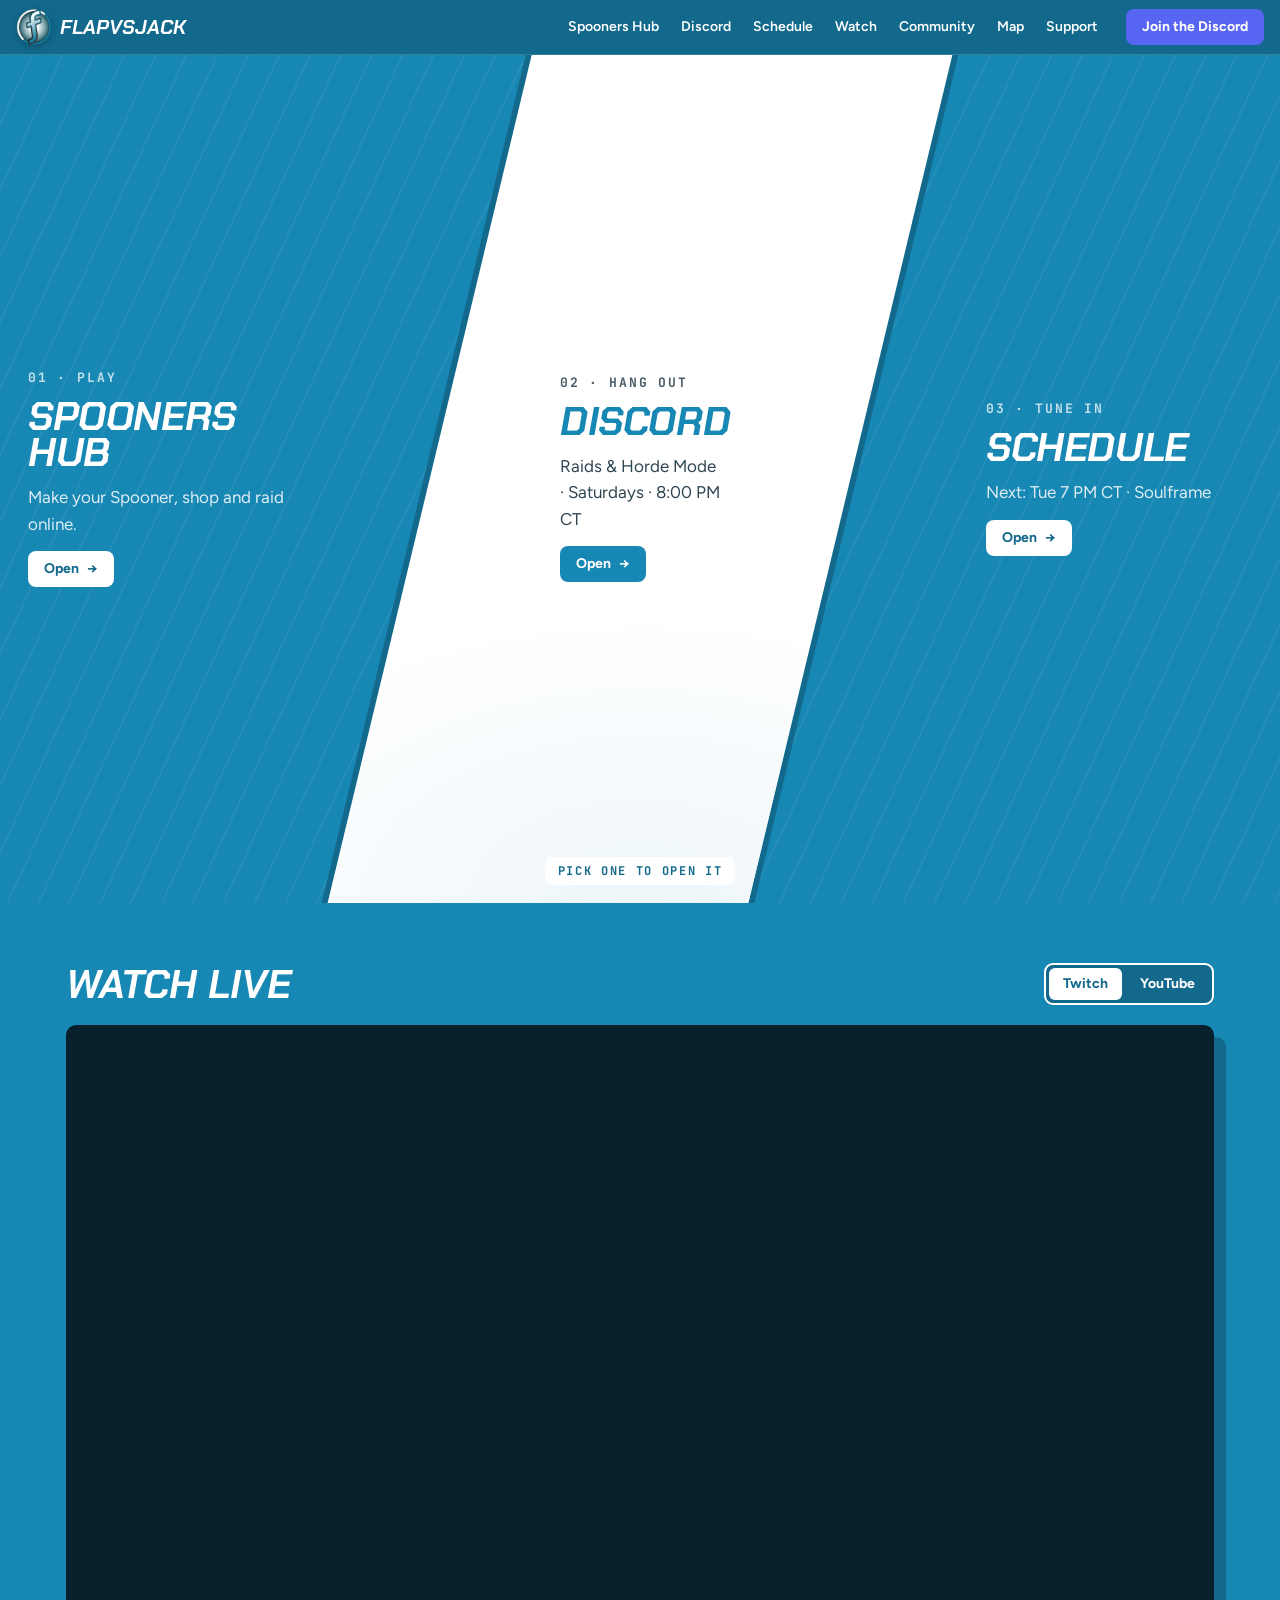
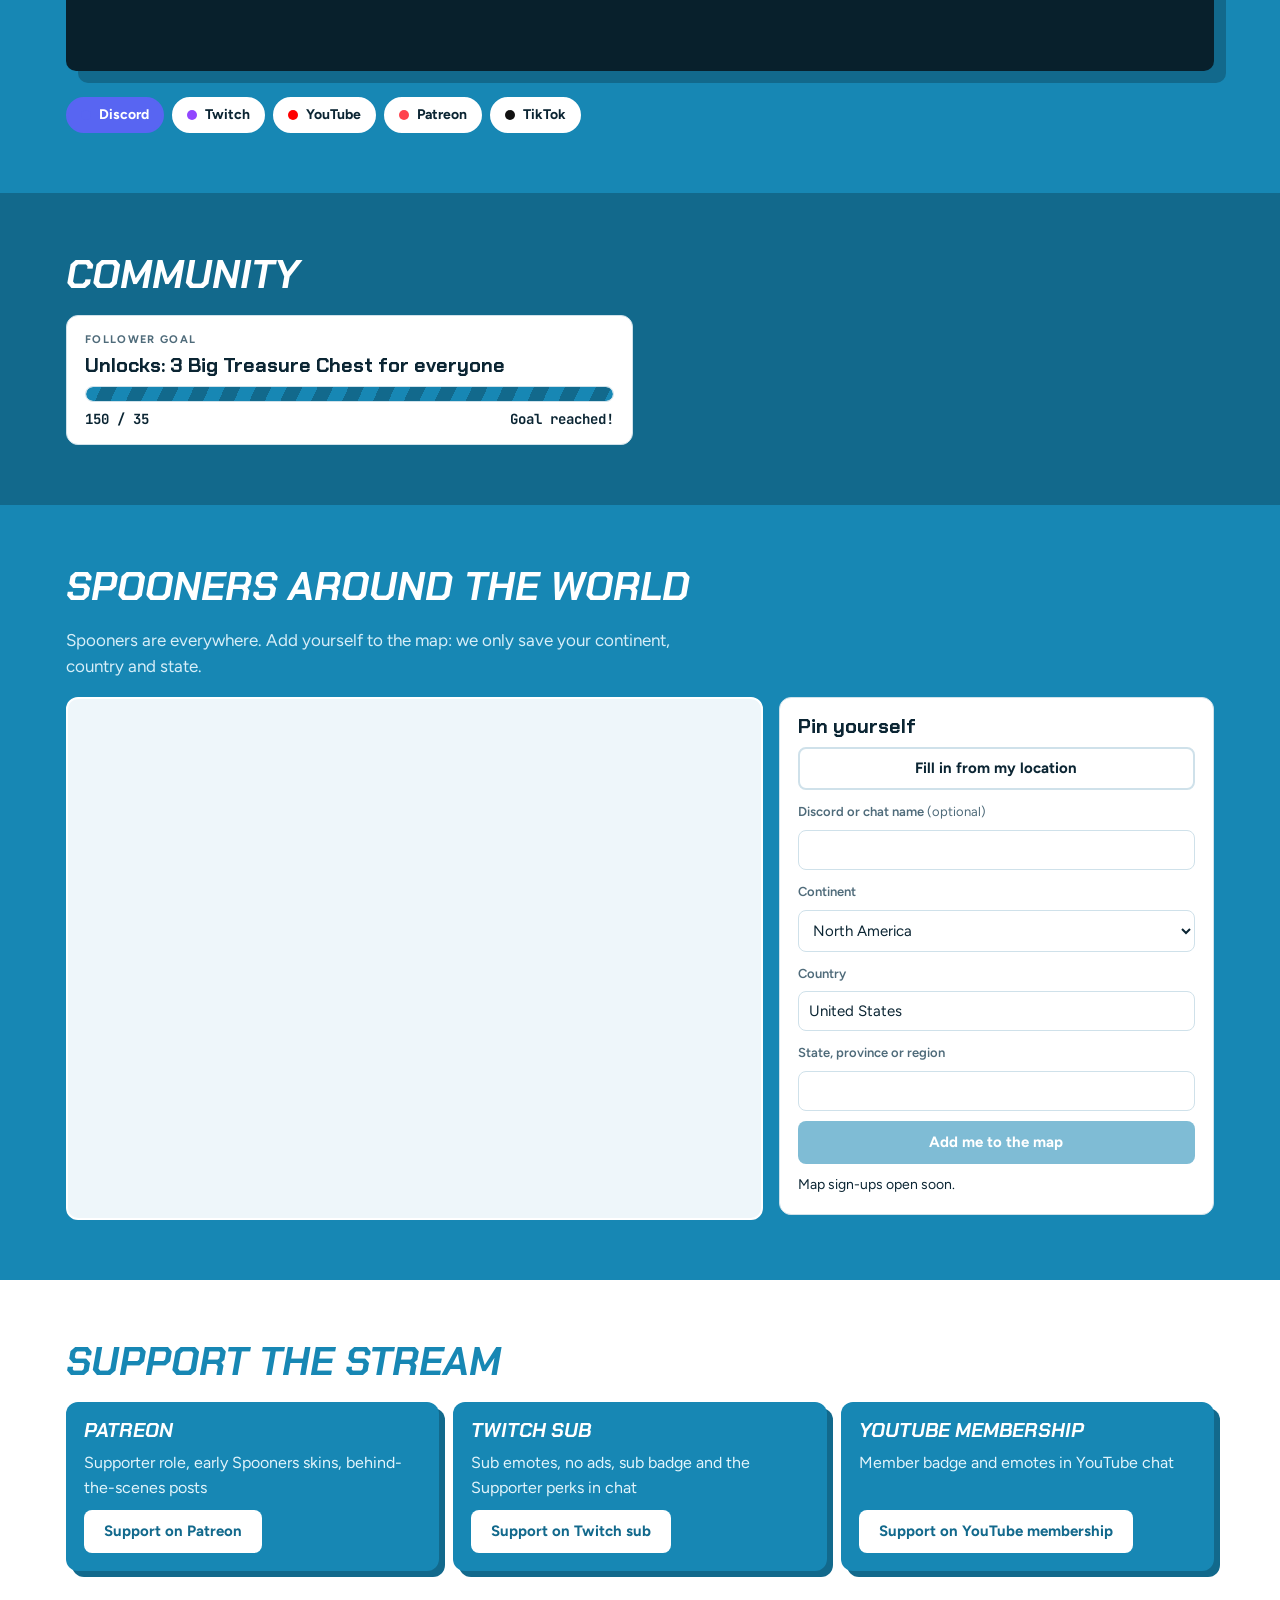
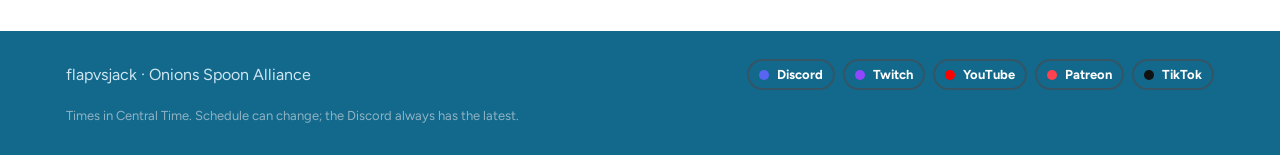
==== commit d5a2908d: "Update the website from Cutroom" ====
--- a/index.html
+++ b/index.html
@@ -38,6 +38,8 @@
   </div>
 </header>
 
+<div class="livebar" id="liveBanner" hidden role="status"></div>
+
 <main id="main">
   <!-- THE THREE MAIN ATTRACTIONS: slanted panels; the one you pick opens, the lines slide -->
   <section class="stage3" id="top" aria-label="Spooners Hub, Discord and Schedule">
@@ -50,26 +52,27 @@
       </button>
       <div class="p3-body" id="hub-body">
         <div class="p3-scroll">
-          <div class="hubgrid">
-            <div class="sp-copy">
-              <p class="kicker"><span class="pill" id="spStatus">In development</span></p>
-              <h2>Spooners Hub</h2>
-              <p class="lead" id="spBlurb"></p>
-              <ul class="features" id="spFeatures"></ul>
-              <a class="hubbtn" href="hub.html"><span>Open the Spooners Hub</span><b aria-hidden="true">→</b></a>
-              <p class="hubnote">Sign in to collect your raid coins, shop cosmetics and link your YouTube or Twitch chat name.</p>
-            </div>
-            <div class="creator" aria-label="Character creator preview">
-              <span class="label">Character creator · preview</span>
+          <div class="hubtop">
+            <span class="pill" id="spStatus">In development</span>
+            <p class="hubsub" id="spBlurb"></p>
+            <a class="hubbtn" href="hub.html"><span>Open the Spooners Hub</span><b aria-hidden="true">→</b></a>
+          </div>
+          <!-- a mini Spooners Hub: same menu, Spooner and info card as hub.html -->
+          <div class="hgame">
+            <nav class="hmenu" id="hMenu" aria-label="Spooners Hub menu"></nav>
+            <div class="hstage">
+              <div class="hglow" aria-hidden="true"></div><div class="hring" aria-hidden="true"></div>
               <div class="stage" id="spStage"></div>
-              <div class="creator-ctl">
+              <div class="hplate"><div class="n" id="hPlateName">GUEST</div><div class="r">SIGN IN AT THE HUB</div></div>
+              <div class="creator-ctl hctl" aria-label="Try a look">
                 <div class="ctl"><span class="label">Colour</span><div class="swatches" id="spColors"></div></div>
                 <div class="ctl"><span class="label">Hat</span><div class="chips" id="spHats"></div></div>
                 <div class="ctl"><span class="label">Name</span><input id="spName" maxlength="16" placeholder="Your name" autocomplete="off"></div>
               </div>
-              <p class="small">A taste of what's coming. Your Spooner already lives on stream: type <code>!color</code>, <code>!hat</code> or <code>!skin</code> in chat.</p>
-            </div>
-          </div>
+            </div>
+            <section class="hdetail" aria-live="polite"><div class="hcard" id="hDetail"></div></section>
+          </div>
+          <ul class="features" id="spFeatures" hidden></ul>
           <div class="shop">
             <div class="shop-h"><h3>Spoon shop</h3><span class="pill pill-soft">Open now</span></div>
             <a class="shopcard" href="hub.html#shop">
@@ -152,6 +155,13 @@
   </section>
 
   <!-- BELOW THE FOLD -->
+  <section class="band band-a" id="news" hidden>
+    <div class="in">
+      <div class="sec-h"><h2>News</h2><span class="small">New streams post themselves from the Discord.</span></div>
+      <div class="newsgrid" id="newsGrid"></div>
+    </div>
+  </section>
+
   <section class="band" id="watch">
     <div class="in">
       <div class="sec-h"><h2>Watch live</h2>
@@ -176,6 +186,10 @@
       <div id="clipsWrap">
         <h3 class="h3">Clips &amp; VODs</h3>
         <div class="clips" id="clips"></div>
+      </div>
+      <div id="galleryWrap" hidden>
+        <h3 class="h3">Videos &amp; pictures</h3>
+        <div class="gallery" id="gallery"></div>
       </div>
     </div>
   </section>
--- a/style.css
+++ b/style.css
@@ -362,6 +362,18 @@
 .band-a .scard{background:var(--a);color:#fff;box-shadow:6px 6px 0 var(--a-deep)}
 .band-a .scard p{color:#e2f4fb}
 .band-a .scard .btn-a{background:#fff;color:var(--a-deep)}
+/* News: your posts + new Discord events */
+.newsgrid{display:grid;grid-template-columns:repeat(3,minmax(0,1fr));gap:16px}
+@media (max-width:900px){.newsgrid{grid-template-columns:1fr}}
+.news{background:var(--a);color:#fff;border-radius:12px;padding:18px;display:flex;flex-direction:column;gap:8px;align-items:flex-start;box-shadow:6px 6px 0 var(--a-deep);min-width:0}
+.news h3{margin:0;font-style:italic;text-transform:uppercase;overflow-wrap:anywhere}
+.news-top{display:flex;justify-content:space-between;align-items:center;gap:8px;width:100%}
+.news-date{font:700 12px/1 var(--body);letter-spacing:.08em;text-transform:uppercase;color:#d6eef8}
+.news-when{margin:0;font-weight:700;color:#fff}
+.news-text{margin:0;color:#e2f4fb;white-space:pre-line;flex:1;overflow-wrap:anywhere}
+.news .btn-a{background:#fff;color:var(--a-deep)}
+.news-update{background:var(--navy);box-shadow:6px 6px 0 var(--a)}
+#news .sec-h .small{color:var(--muted)}
 .band .tabs{border-color:#fff;background:var(--a-deep)}
 .band .tabs button{color:#fff}
 .band .tabs button[aria-selected="true"]{background:#fff;color:var(--a-deep)}
@@ -454,3 +466,79 @@
 .shopcard .sc-txt span{color:#3d5466;font-size:15px}
 .shopcard .sc-go{background:var(--a,#1787b4);color:#fff;font-weight:700;padding:10px 16px;border-radius:6px;white-space:nowrap}
 @media (max-width:640px){.shopcard{grid-template-columns:auto 1fr}.shopcard .sc-go{grid-column:1/-1;text-align:center}}
+
+/* ---------- live now banner (Cutroom ▶ Start stream turns it on) ---------- */
+.livebar{position:relative;z-index:5;display:flex;align-items:center;gap:12px;flex-wrap:wrap;justify-content:center;padding:10px 16px;
+  background:linear-gradient(90deg,#d62a4b,#ff5a3c);color:#fff;font:600 15px/1.3 var(--display, system-ui);box-shadow:0 6px 18px rgba(0,0,0,.18)}
+.livebar[hidden]{display:none}
+.livebar b{letter-spacing:.12em}
+.livebar .lb-g{opacity:.85;font-weight:500}
+.livebar .btn{padding:6px 14px;font-size:14px}
+.livebar .lb-dot{width:10px;height:10px;border-radius:50%;background:#fff;animation:lbp 1.4s ease-in-out infinite}
+@keyframes lbp{50%{opacity:.25}}
+@media (prefers-reduced-motion:reduce){.livebar .lb-dot{animation:none}}
+/* ---------- gallery (Cutroom "Send to… › Website gallery") ---------- */
+.gallery{display:grid;grid-template-columns:repeat(auto-fill,minmax(220px,1fr));gap:14px}
+.gal{margin:0;background:#fff;border-radius:12px;overflow:hidden;box-shadow:0 4px 14px rgba(0,0,0,.08)}
+.gal img,.gal video{display:block;width:100%;aspect-ratio:16/9;object-fit:cover;background:#0b0f14}
+.gal figcaption{padding:8px 12px;font-size:14px;font-weight:600}
+
+/* ===== homepage Hub panel = a mini Spooners Hub (same look as hub.html) ===== */
+.hubtop{display:flex;align-items:center;gap:14px;flex-wrap:wrap;margin:0 0 18px}
+.hubsub{margin:0;flex:1;min-width:220px;color:#e2f4fb;font-size:15px}
+.hgame{display:grid;grid-template-columns:minmax(220px,300px) minmax(220px,280px) minmax(0,1fr);gap:26px;align-items:start}
+@container (max-width:900px){.hgame{grid-template-columns:minmax(0,1fr) minmax(0,1fr)}.hstage{grid-column:1/-1;order:-1}}
+@container (max-width:560px){.hgame{grid-template-columns:1fr}}
+/* menu plates */
+.hmenu{display:flex;flex-direction:column;gap:8px}
+.hmb{all:unset;box-sizing:border-box;height:48px;display:flex;align-items:center;gap:12px;padding:0 18px;cursor:pointer;color:#fff;
+  transform:skewX(-12deg);background:rgba(11,37,51,.55);border:2px solid rgba(255,255,255,.35);
+  transition:transform .3s cubic-bezier(.2,.8,.2,1),background .2s ease,box-shadow .2s ease}
+.hmb > *{transform:skewX(12deg)}
+.hmb svg{flex:none}
+.hmb .nm{font:700 italic 20px/1 var(--display);text-transform:uppercase;white-space:nowrap}
+.hmb .tg{margin-left:auto;font:700 10px/1 var(--mono);letter-spacing:1.5px;text-transform:uppercase;color:#d6eef8;white-space:nowrap}
+.hmb:hover{background:rgba(11,37,51,.75);transform:skewX(-12deg) translateX(6px)}
+.hmb[aria-pressed="true"]{background:#fff;color:var(--ink);border-color:#fff;box-shadow:6px 6px 0 var(--ink);transform:skewX(-12deg) translateX(18px)}
+.hmb[aria-pressed="true"] .tg{color:var(--a)}
+.hmb:focus-visible{outline:3px solid #fff;outline-offset:3px}
+/* the Spooner on a white slanted plate */
+.hstage{position:relative;display:flex;flex-direction:column;align-items:center;padding:14px 0 18px}
+.hstage::before{content:"";position:absolute;inset:0 6%;transform:skewX(-8deg);background:#fff;box-shadow:-7px 0 0 var(--a-deep),7px 0 0 var(--a-deep)}
+.hstage > *{position:relative}
+.hglow{position:absolute;top:18px;width:200px;aspect-ratio:1;border-radius:50%;background:radial-gradient(circle,rgba(23,135,180,.28) 0%,rgba(23,135,180,.08) 50%,transparent 70%)}
+.hring{position:absolute;top:30px;width:170px;aspect-ratio:1;border-radius:50%;border:3px dashed rgba(15,106,143,.35);animation:spin 40s linear infinite}
+@keyframes spin{to{transform:rotate(360deg)}}
+.p3-hub .hstage .stage{height:190px;width:100%;background:none;padding-bottom:0}
+.p3-hub .hstage .stage > div{display:none}
+.hplate{margin-top:-4px;transform:skewX(-12deg);background:var(--a);color:#fff;border:2px solid var(--ink);box-shadow:5px 5px 0 var(--ink);padding:6px 18px;text-align:center}
+.hplate > *{transform:skewX(12deg)}
+.hplate .n{font:700 italic 22px/1 var(--display);text-transform:uppercase}
+.hplate .r{font:700 9px/1.4 var(--mono);letter-spacing:1.5px}
+.hctl{margin-top:14px;width:84%;color:var(--ink)}
+.p3-hub .hctl .label{color:var(--muted)}
+.p3-hub .hctl .chips button{border-color:var(--line);color:var(--ink)}
+.p3-hub .hctl .chips button[aria-pressed="true"]{background:var(--a);border-color:var(--a);color:#fff}
+.p3-hub .hctl .swatches button{border-color:#fff;box-shadow:0 0 0 1px var(--line)}
+.p3-hub .hctl .swatches button[aria-pressed="true"]{border-color:var(--ink)}
+.p3-hub .hctl input{background:#fff;border:1px solid var(--line);color:var(--ink)}
+/* the dark info card */
+.hcard{transform:skewX(-5deg);background:var(--ink);color:#fff;border:2px solid var(--ink);box-shadow:10px 10px 0 var(--a-deep);padding:20px 24px 22px}
+.hcard > *{transform:skewX(5deg)}
+.hcard .kick{font:700 11px/1 var(--mono);letter-spacing:3px;color:var(--neon-c)}
+.hcard h3{margin:6px 0 0;font:700 italic clamp(30px,4cqi,44px)/1 var(--display);text-transform:uppercase;color:#fff;text-shadow:3px 3px 0 var(--a)}
+.hcard .bubble{margin-top:14px;background:#fff;color:var(--ink);padding:12px 16px;border-radius:4px;font-size:15.5px;line-height:1.35}
+.hfacts{margin-top:12px;display:flex;flex-direction:column;gap:6px}
+.hfact{display:flex;justify-content:space-between;gap:12px;align-items:baseline;border-bottom:1px solid rgba(255,255,255,.15);padding-bottom:5px}
+.hfact .k{font:700 10px/1.2 var(--mono);letter-spacing:2px;text-transform:uppercase;color:#d6eef8}
+.hfact .v{font:700 14px/1.25 var(--mono);text-align:right}
+.hcta{display:flex;align-items:center;justify-content:center;gap:10px;margin:18px 0 0 auto;width:fit-content;min-width:200px;height:48px;padding:0 18px;
+  transform:skewX(-12deg);background:#fff;color:var(--a-deep);border:2px solid #fff;box-shadow:5px 5px 0 var(--a);text-decoration:none;transition:transform .15s ease}
+.hcard .hcta{transform:skewX(-12deg)}
+.hcta > *{transform:skewX(12deg)}
+.hcta span{font:700 italic 18px/1 var(--display);text-transform:uppercase;white-space:nowrap}
+.hcta:hover{transform:skewX(-12deg) translateY(-2px)}
+@media (max-width:859px){.hmb[aria-pressed="true"]{transform:skewX(-12deg) translateX(8px)}}
+.p3-hub .p3-scroll{padding-left:26px;padding-right:22px}
+.hubtop{padding-right:96px}
+@media (max-width:859px){.p3-hub .p3-scroll{padding-left:max(22px,env(safe-area-inset-left,0px))}.hubtop{padding-right:0}}
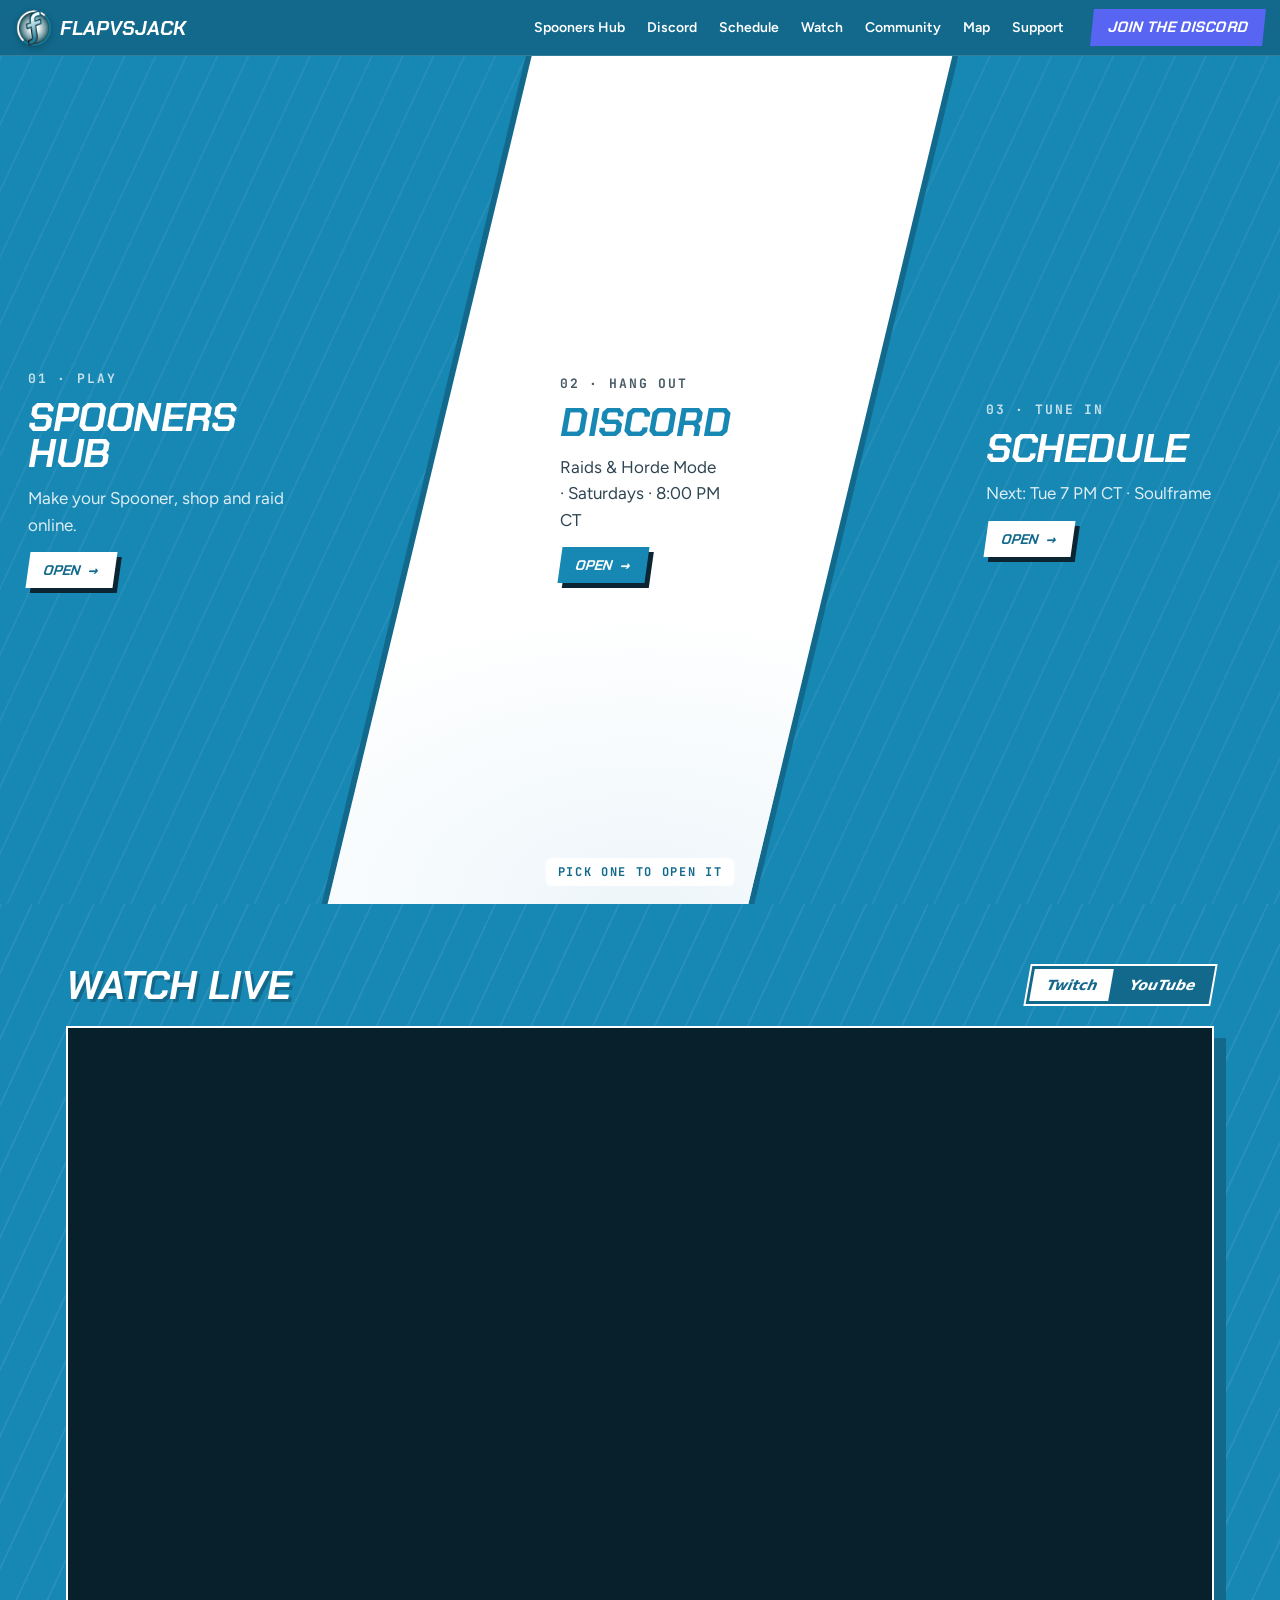
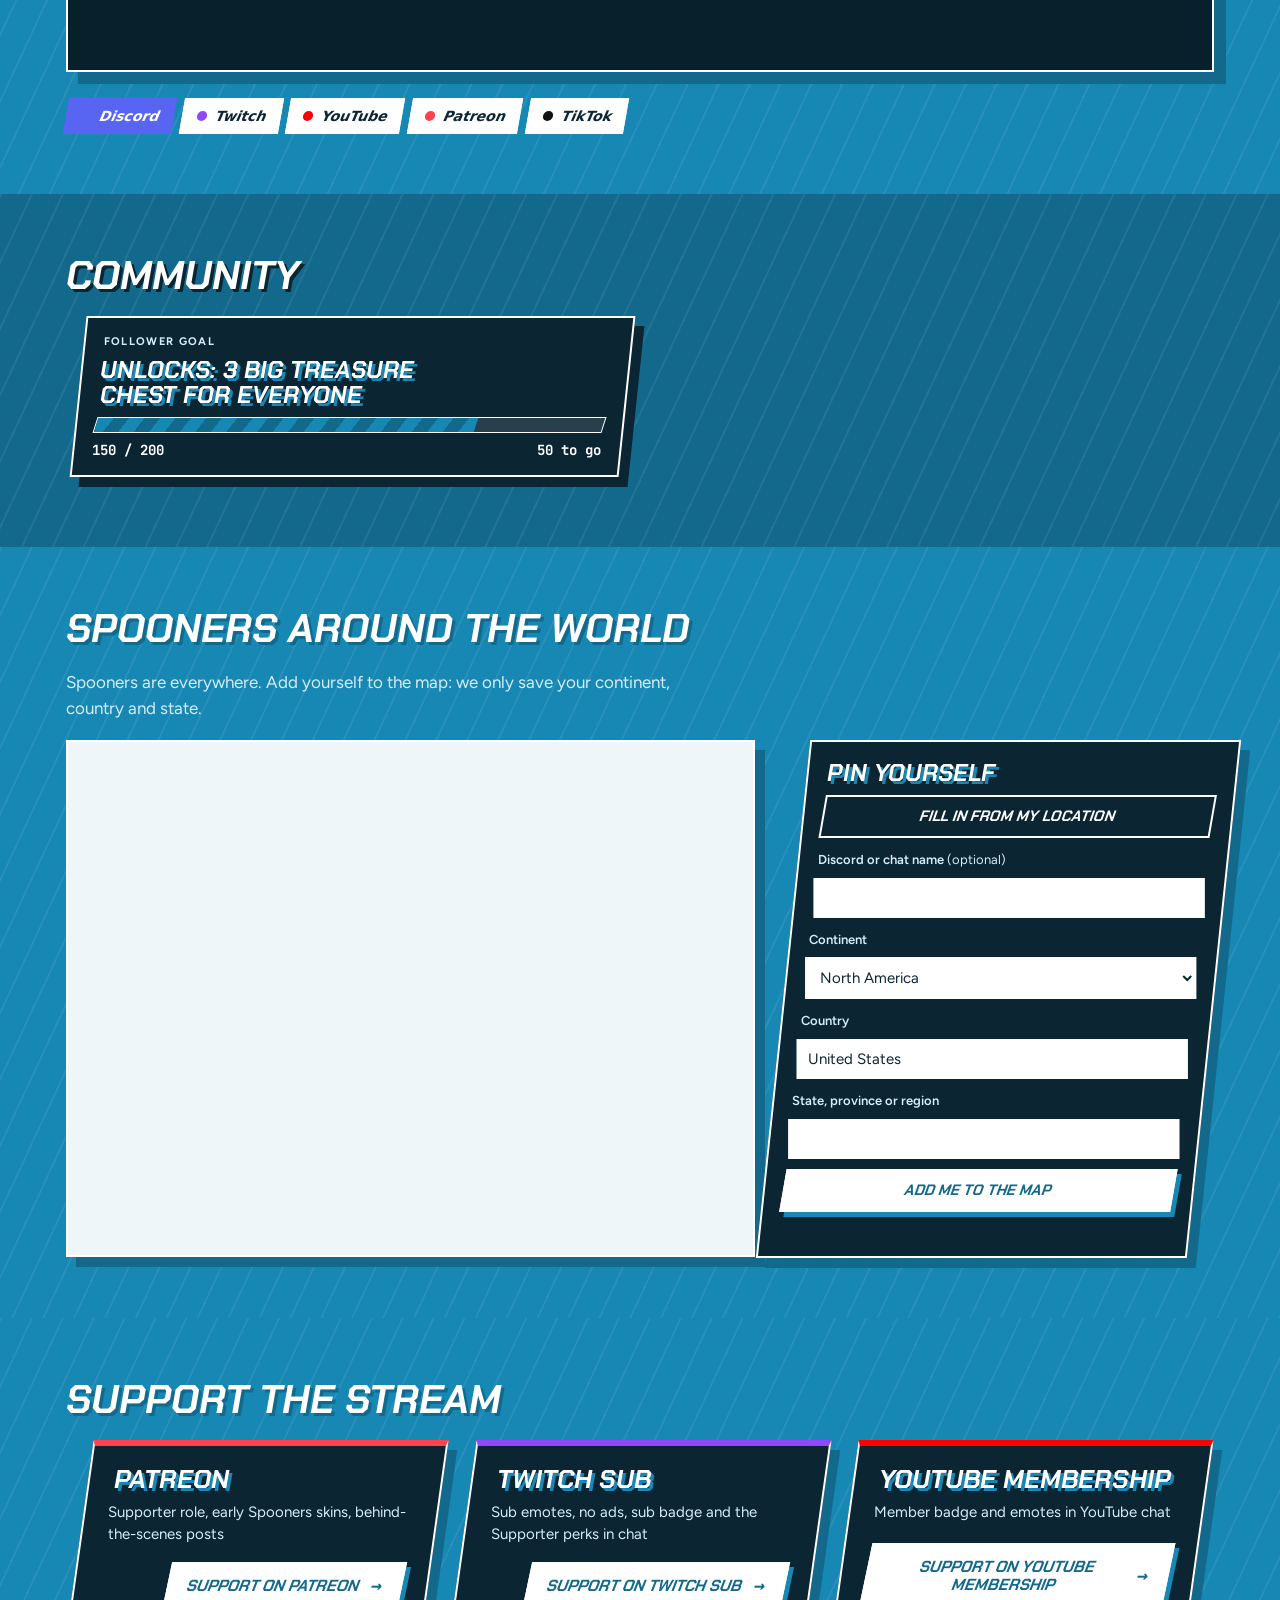
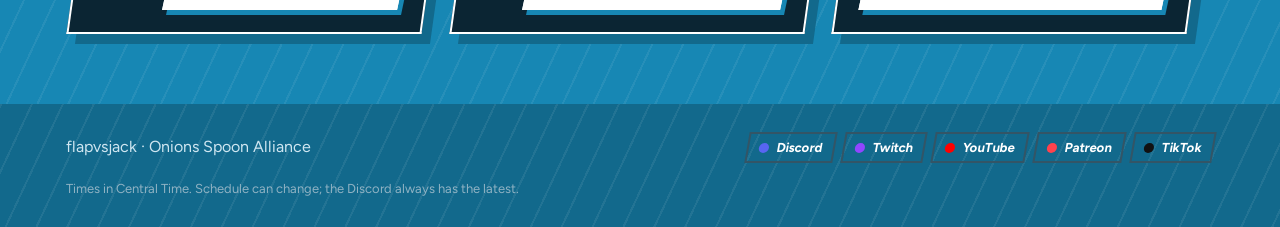
==== commit 082080e3: "Update the website from Cutroom" ====
--- a/index.html
+++ b/index.html
@@ -17,7 +17,7 @@
 <link rel="preconnect" href="https://fonts.googleapis.com">
 <link rel="preconnect" href="https://fonts.gstatic.com" crossorigin>
 <link rel="stylesheet" href="https://fonts.googleapis.com/css2?family=Chakra+Petch:ital,wght@0,600;0,700;1,700&family=Figtree:wght@400;500;600;700&family=JetBrains+Mono:wght@500;700&display=swap">
-<link rel="stylesheet" href="style.css">
+<link rel="stylesheet" href="style.css?v=a665e072">
 </head>
 <body>
 <a class="skip" href="#main">Skip to content</a>
@@ -236,6 +236,6 @@
   </div>
 </footer>
 
-<script src="app.js"></script>
+<script src="app.js?v=482c148d"></script>
 </body>
 </html>
--- a/style.css
+++ b/style.css
@@ -542,3 +542,105 @@
 .p3-hub .p3-scroll{padding-left:26px;padding-right:22px}
 .hubtop{padding-right:96px}
 @media (max-width:859px){.p3-hub .p3-scroll{padding-left:max(22px,env(safe-area-inset-left,0px))}.hubtop{padding-right:0}}
+
+/* ===== Support: slanted plates like the top panels and the hub menu ===== */
+.band-a#support{background:var(--a);color:#fff;position:relative;overflow:hidden}
+.band-a#support::before{content:"";position:absolute;inset:0;background:repeating-linear-gradient(115deg,rgba(255,255,255,.07) 0 2px,transparent 2px 28px);pointer-events:none}
+.band-a#support .in{position:relative}
+.band-a#support h2{color:#fff}
+.supportgrid{gap:28px;padding:0 14px 10px}
+.band-a#support .scard{transform:skewX(-8deg);background:var(--ink);color:#fff;border:2px solid #fff;border-radius:0;box-shadow:10px 10px 0 var(--a-deep);padding:20px 24px 22px;
+  transition:transform .3s cubic-bezier(.2,.8,.2,1),box-shadow .3s ease}
+.band-a#support .scard > *{transform:skewX(8deg)}
+.band-a#support .scard:hover{transform:skewX(-8deg) translateY(-4px);box-shadow:12px 14px 0 var(--a-deep)}
+.band-a#support .scard h3{font:700 italic 26px/1 var(--display);text-transform:uppercase;color:#fff;text-shadow:3px 3px 0 var(--a)}
+.band-a#support .scard p{color:#d6eef8;font-size:15px;line-height:1.45}
+.band-a#support .scard .btn-a{margin-top:6px;align-self:flex-end;transform:skewX(-4deg);background:#fff;color:var(--a-deep);border:2px solid #fff;border-radius:0;
+  box-shadow:5px 5px 0 var(--a);font:700 italic 16px/1 var(--display);text-transform:uppercase;padding:13px 18px}
+.band-a#support .scard .btn-a:hover{transform:skewX(-4deg) translateY(-2px);box-shadow:6px 7px 0 var(--a)}
+.band-a#support .scard .btn-a::after{content:"→";font-style:normal;margin-left:4px}
+.band-a#support .scard:nth-child(1){border-top:6px solid #ff424d}
+.band-a#support .scard:nth-child(2){border-top:6px solid #9146ff}
+.band-a#support .scard:nth-child(3){border-top:6px solid #ff0000}
+.band-a#support .scard .btn-a{white-space:normal;text-align:center;max-width:100%;line-height:1.15}
+
+/* ===== every band below the panels: same slanted-plate look ===== */
+.band,.foot{position:relative;overflow:hidden}
+.band::before,.foot::before{content:"";position:absolute;inset:0;pointer-events:none;background:repeating-linear-gradient(115deg,rgba(255,255,255,.07) 0 2px,transparent 2px 28px)}
+.band > .in,.foot > .in{position:relative}
+.band h2{text-shadow:3px 3px 0 var(--a-deep)}
+.band-b h2{text-shadow:3px 3px 0 var(--ink)}
+/* plates */
+.band .card,.band .clip{transform:skewX(-6deg);background:var(--ink);color:#fff;border:2px solid #fff;border-radius:0;box-shadow:10px 10px 0 var(--a-deep);
+  transition:transform .3s cubic-bezier(.2,.8,.2,1),box-shadow .3s ease}
+.band-b .card,.band-b .clip{box-shadow:10px 10px 0 var(--ink)}
+.band .card > *,.band .clip > *{transform:skewX(6deg)}
+.band .clip:hover{transform:skewX(-6deg) translateY(-4px)}
+.commgrid,.clips{gap:26px;padding:0 12px 10px}
+.mapgrid{gap:28px}
+.band .card h3,.band .card .h3,.band .card b{color:#fff}
+.band .card h3{font:700 italic 24px/1.05 var(--display);text-transform:uppercase;text-shadow:3px 3px 0 var(--a)}
+.band .card .label,.band .card .small,.band .card .extra,.band .card .vrow span,.band .clip .small{color:#d6eef8}
+.band .card .bigname{color:var(--neon-c)}
+.band .card .bar{background:rgba(255,255,255,.12);border-color:#fff;border-radius:0;transform:skewX(-12deg)}
+.band .card .bar i{border-radius:0}
+.band .card .vrow .vb{background:rgba(255,255,255,.12);border-radius:0}
+.band .card .btn,.band .pinform .btn{border-radius:0;transform:skewX(-4deg);font:700 italic 15px/1 var(--display);text-transform:uppercase;box-shadow:5px 5px 0 var(--a)}
+.band .card .btn-a{background:#fff;color:var(--a-deep);border-color:#fff}
+.band .card .btn-ghost{border-color:#fff;color:#fff;box-shadow:none}
+.band .card .btn:hover{transform:skewX(-4deg) translateY(-2px)}
+/* the "pin yourself" form */
+.band .pinform h3{color:#fff}
+.band .pinform label{color:#d6eef8}
+.band .pinform input,.band .pinform select{border-radius:0;border-color:#fff}
+/* clips */
+.band .clip .thumb{background:var(--a-deep)}
+.band .clip .cb b{color:#fff}
+/* map and player frames */
+.mapframe{border:2px solid #fff;border-radius:0;box-shadow:10px 10px 0 var(--a-deep)}
+.player{border:2px solid #fff;border-radius:0}
+/* tabs and chips */
+.band .tabs{border-radius:0;transform:skewX(-10deg)}
+.band .tabs button{border-radius:0}
+.band .tabs button > *,.band .tabs button{font-style:italic}
+.band .lchip{border-radius:0;transform:skewX(-10deg);font-style:italic}
+.tally span{border-radius:0;transform:skewX(-10deg);background:var(--ink);color:#fff;border:1px solid rgba(255,255,255,.5)}
+.foot .lchip{border-radius:0;transform:skewX(-10deg)}
+.band .h3{font:700 italic 24px/1 var(--display);text-transform:uppercase;color:#fff;text-shadow:3px 3px 0 var(--ink)}
+
+/* ===== inside the three panels: same slanted, square-cornered plates ===== */
+.stage3 .btn,.topbar .btn{border-radius:0;transform:skewX(-6deg);font:700 italic 15px/1 var(--display);text-transform:uppercase;letter-spacing:.02em}
+.stage3 .btn:hover,.topbar .btn:hover{transform:skewX(-6deg) translateY(-2px)}
+.stage3 .btn-a,.stage3 .btn-white,.stage3 .btn-discord,.stage3 .btn-patreon{box-shadow:5px 5px 0 var(--ink)}
+.p3-cta{border-radius:0;transform:skewX(-8deg);font-family:var(--display);font-style:italic;text-transform:uppercase;box-shadow:5px 5px 0 var(--ink)}
+.p3-close{border-radius:0;transform:skewX(-8deg);font-family:var(--mono);text-transform:uppercase;font-size:11px;letter-spacing:.08em}
+.stage3 .tabs,.viewtoggle{border-radius:0;transform:skewX(-10deg)}
+.stage3 .tabs button,.viewtoggle button{border-radius:0;font-style:italic}
+.pill{border-radius:0;transform:skewX(-10deg)}
+/* schedule panel */
+.nextcard{border-radius:0;transform:skewX(-5deg);border:2px solid #fff}
+.nextcard > *{transform:skewX(5deg)}
+.countdown div{border-radius:0;transform:skewX(-8deg)}
+.countdown div > *{transform:skewX(8deg)}
+.onair{border-radius:0;transform:skewX(-10deg)}
+.win{border-radius:0;transform:skewX(-3deg)}
+.win > *{transform:skewX(3deg)}
+.win-badge{border-radius:0}
+.day,.slot,.game,.tier,.weeknote{border-radius:0}
+.day{transform:skewX(-3deg)} .day > *{transform:skewX(3deg)}
+.patreon-hero{border-radius:0;transform:skewX(-5deg);border:2px solid #fff;box-shadow:10px 10px 0 var(--a-deep)}
+.patreon-hero > *{transform:skewX(5deg)}
+/* discord panel (the white one) */
+.raid{border-radius:0;transform:skewX(-5deg);border:2px solid var(--ink);box-shadow:8px 8px 0 var(--a)}
+.raid > *{transform:skewX(5deg)}
+.raid:hover{transform:skewX(-5deg) translateY(-3px);border-color:var(--neon-p)}
+.raid > img{transform:none;width:100%}
+.p3-discord .dc-live{border-radius:0;transform:skewX(-5deg);border:2px solid var(--ink);box-shadow:8px 8px 0 var(--ink)}
+.p3-discord .dc-live > *{transform:skewX(5deg)}
+.p3-discord .raidhow{border-radius:0;transform:skewX(-4deg);border:2px solid var(--ink);box-shadow:6px 6px 0 var(--ink);padding:14px 18px}
+.raidwhen{border-radius:0;transform:skewX(-10deg)}
+.avatars img{border-radius:0;transform:skewX(-6deg)}
+.p3-discord .btn-outline-w{box-shadow:5px 5px 0 var(--ink);background:#fff}
+/* hub panel */
+.shopcard,.hubbtn{border-radius:0!important}
+.item{border-radius:0}
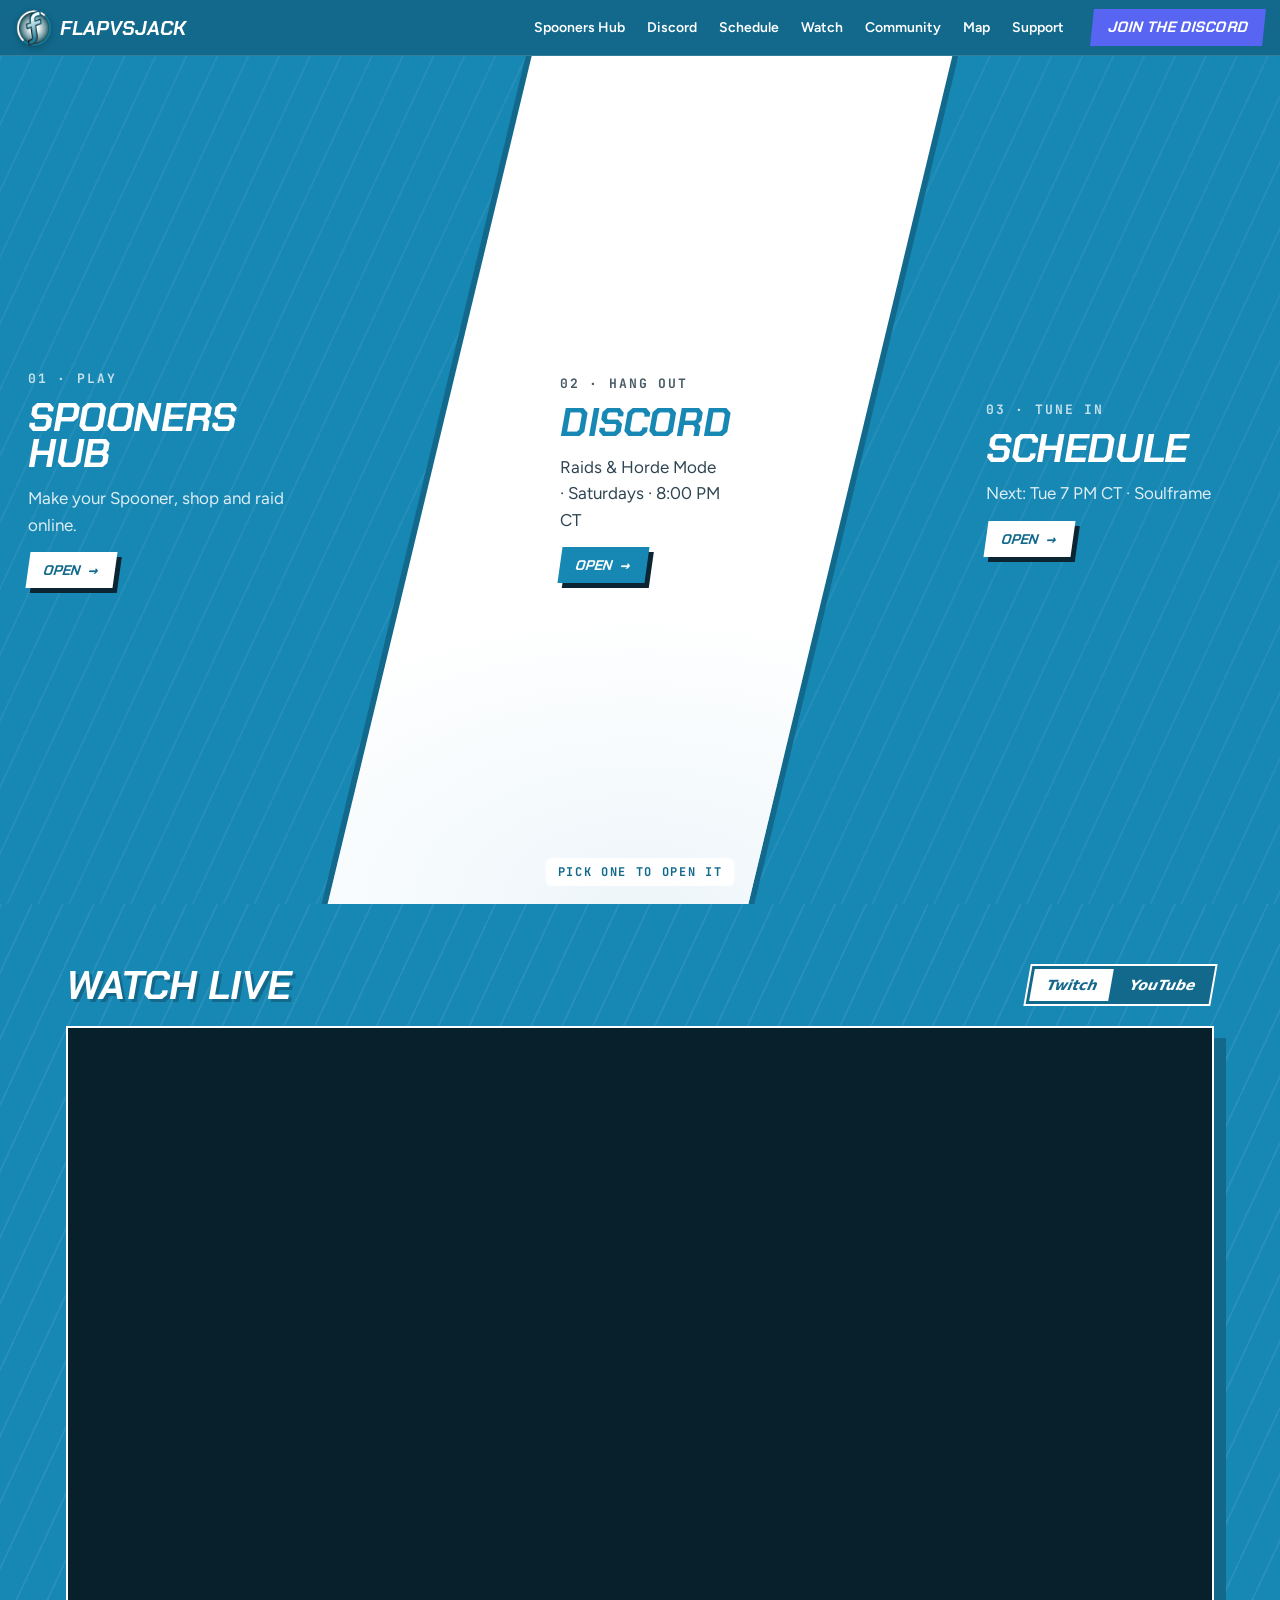
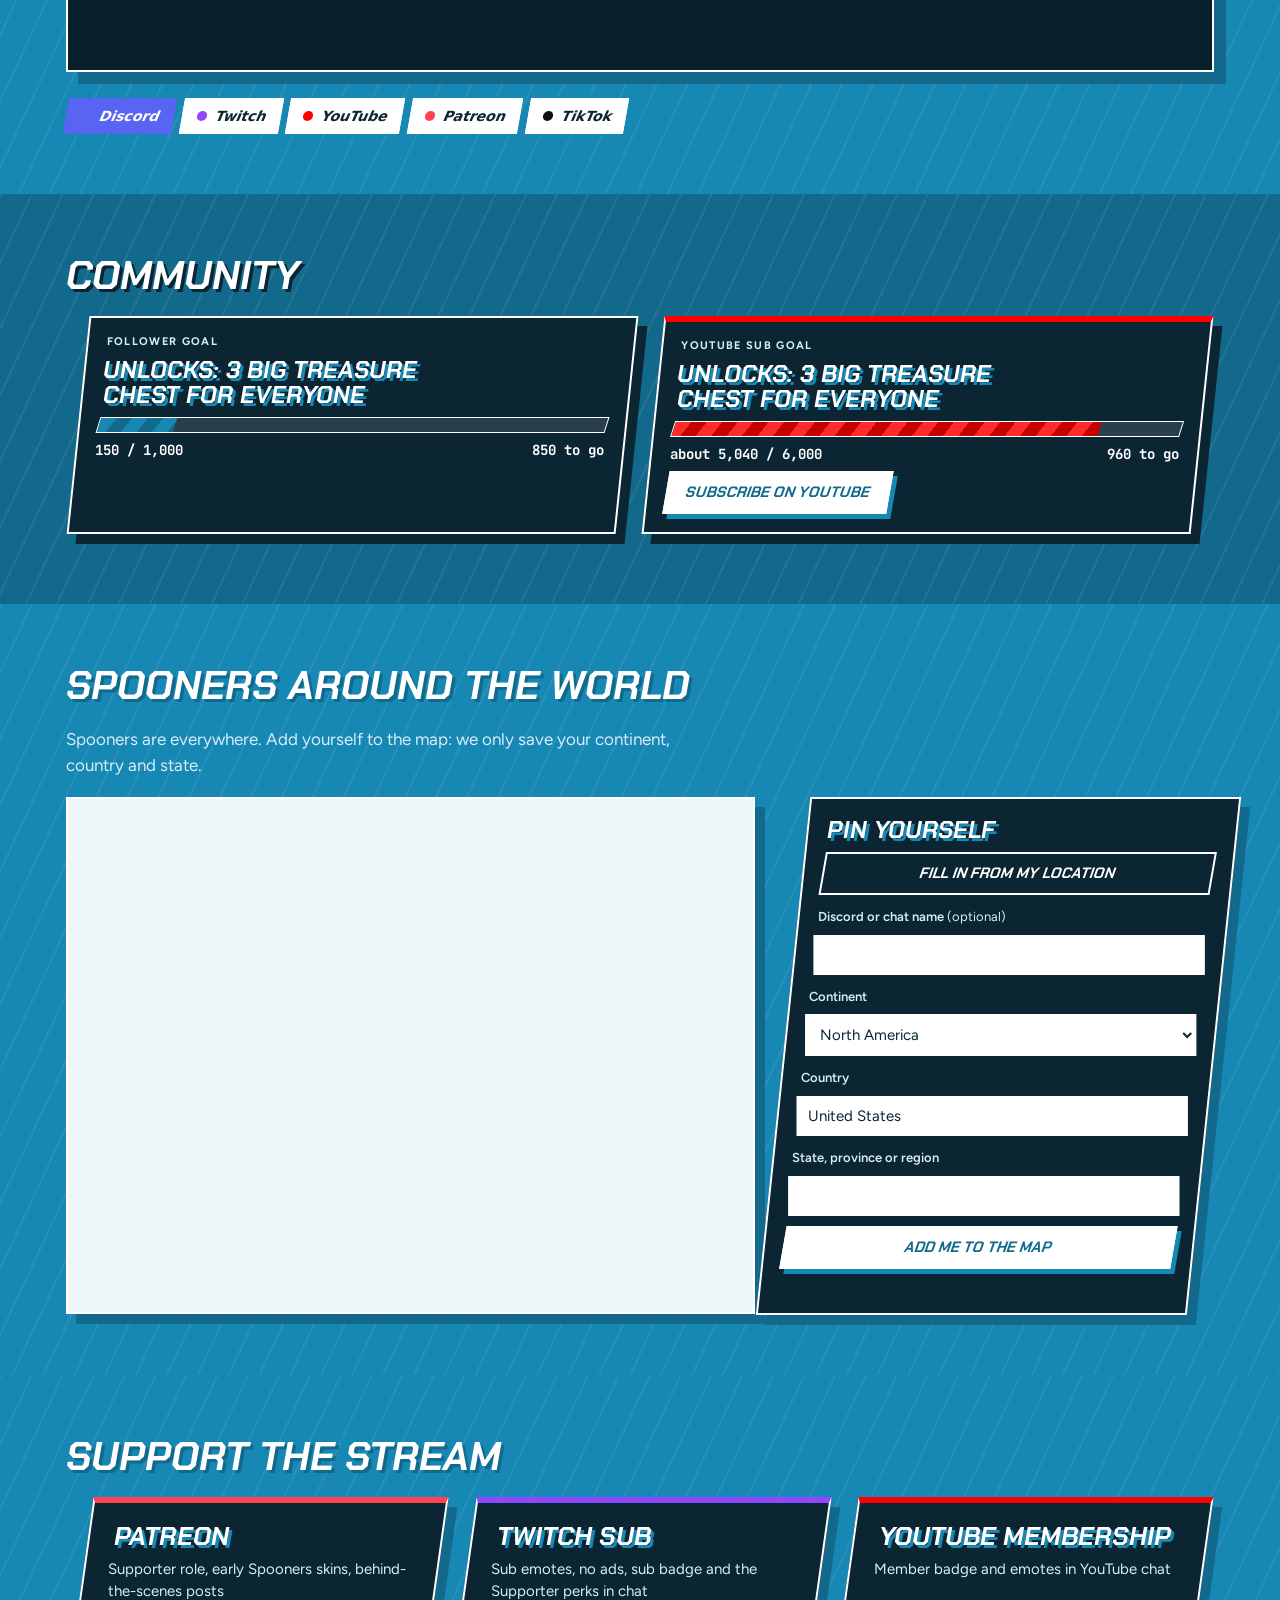
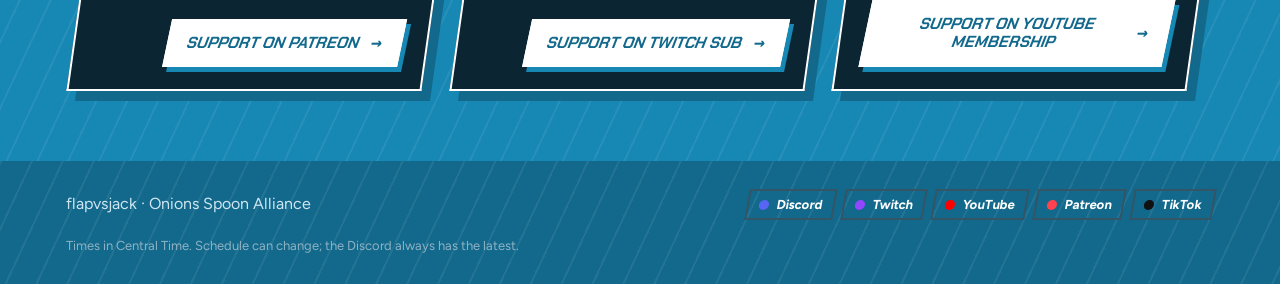
==== commit 0ed43a50: "Update the website from Cutroom" ====
--- a/index.html
+++ b/index.html
@@ -17,7 +17,7 @@
 <link rel="preconnect" href="https://fonts.googleapis.com">
 <link rel="preconnect" href="https://fonts.gstatic.com" crossorigin>
 <link rel="stylesheet" href="https://fonts.googleapis.com/css2?family=Chakra+Petch:ital,wght@0,600;0,700;1,700&family=Figtree:wght@400;500;600;700&family=JetBrains+Mono:wght@500;700&display=swap">
-<link rel="stylesheet" href="style.css?v=a665e072">
+<link rel="stylesheet" href="style.css?v=5f539efe">
 </head>
 <body>
 <a class="skip" href="#main">Skip to content</a>
@@ -180,8 +180,8 @@
       <div class="sec-h"><h2>Community</h2></div>
       <div class="commgrid">
         <div class="card" id="goalCard"></div>
+        <div class="card yt-goal" id="ytGoalCard" hidden></div>
         <div class="card" id="shoutCard"></div>
-        <div class="card span2" id="voteCard"></div>
       </div>
       <div id="clipsWrap">
         <h3 class="h3">Clips &amp; VODs</h3>
@@ -236,6 +236,6 @@
   </div>
 </footer>
 
-<script src="app.js?v=482c148d"></script>
+<script src="app.js?v=8ed3e4ee"></script>
 </body>
 </html>
--- a/style.css
+++ b/style.css
@@ -644,3 +644,7 @@
 /* hub panel */
 .shopcard,.hubbtn{border-radius:0!important}
 .item{border-radius:0}
+/* YouTube sub goal */
+.band .card.yt-goal{border-top:6px solid #ff0000}
+.yt-goal .bar i{background:repeating-linear-gradient(115deg,#ff2a2a 0 14px,#c40000 14px 28px)}
+.yt-goal .btn{align-self:flex-start}
